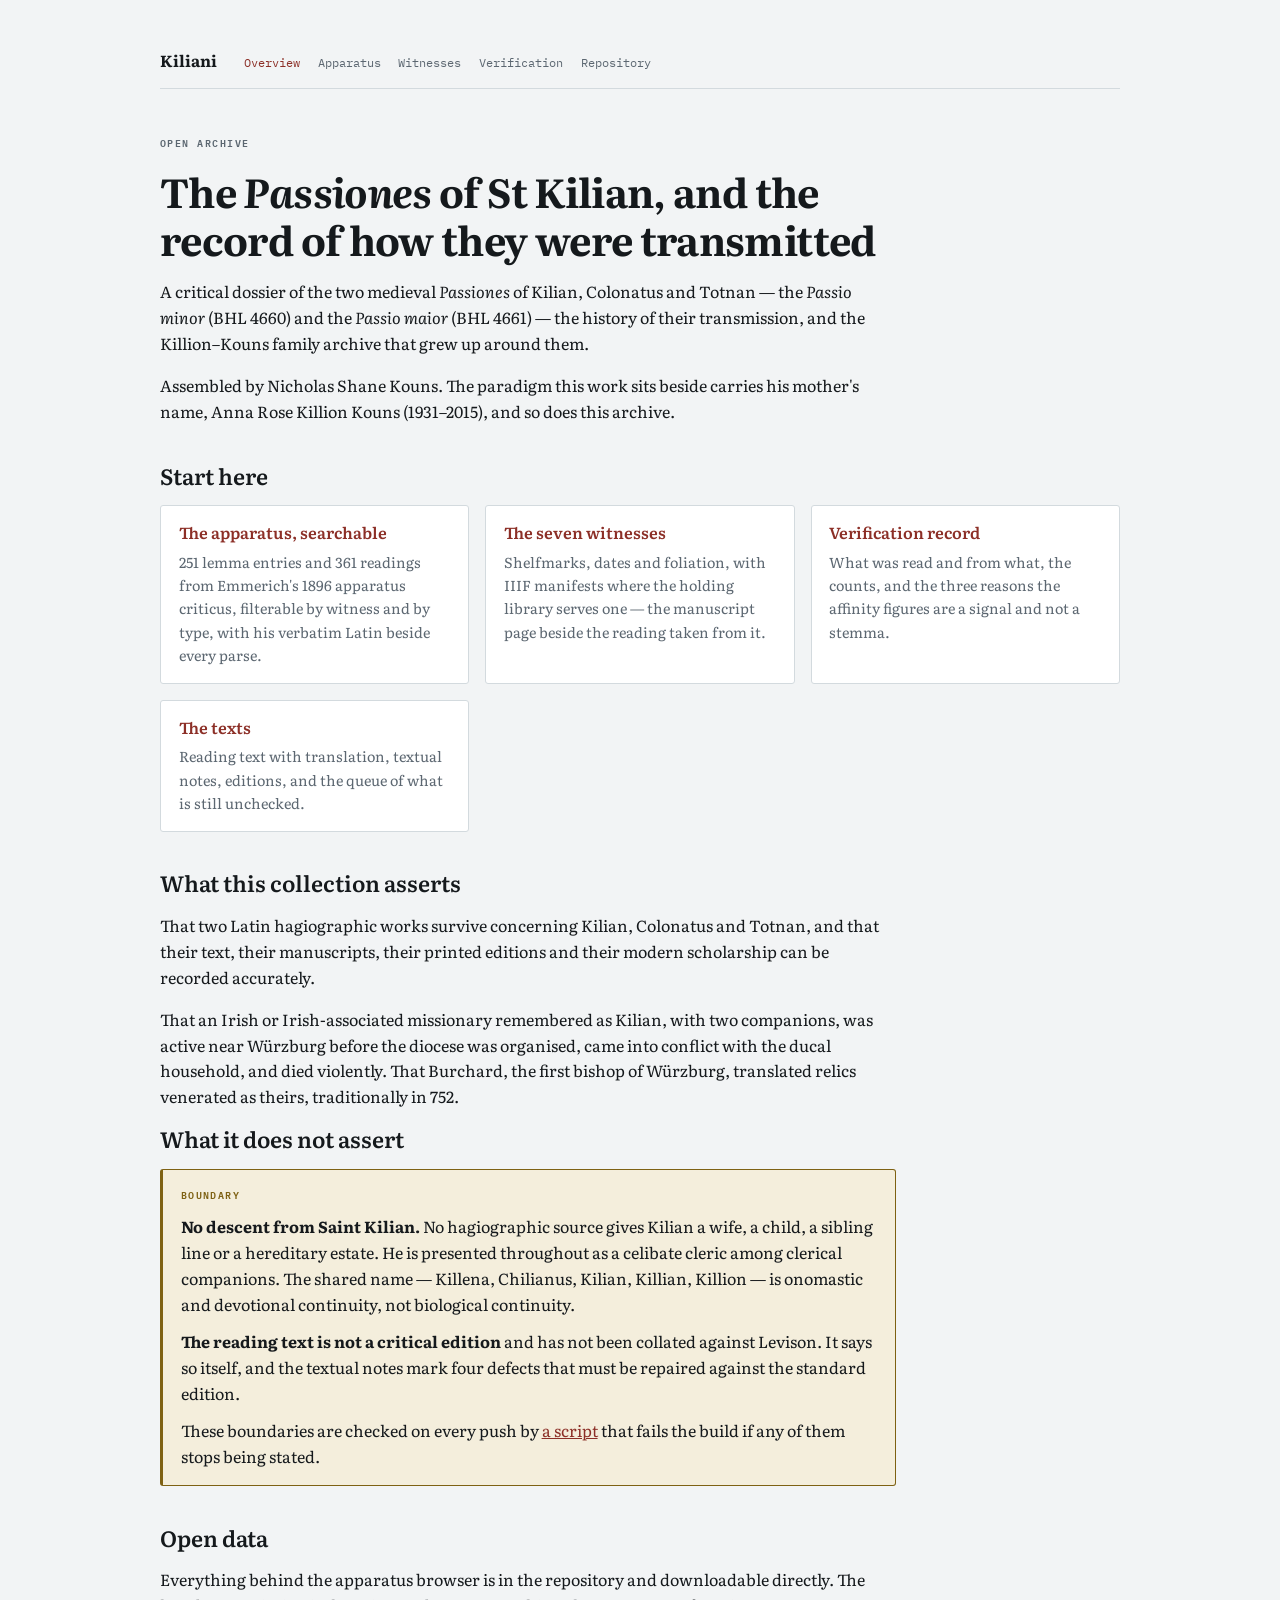
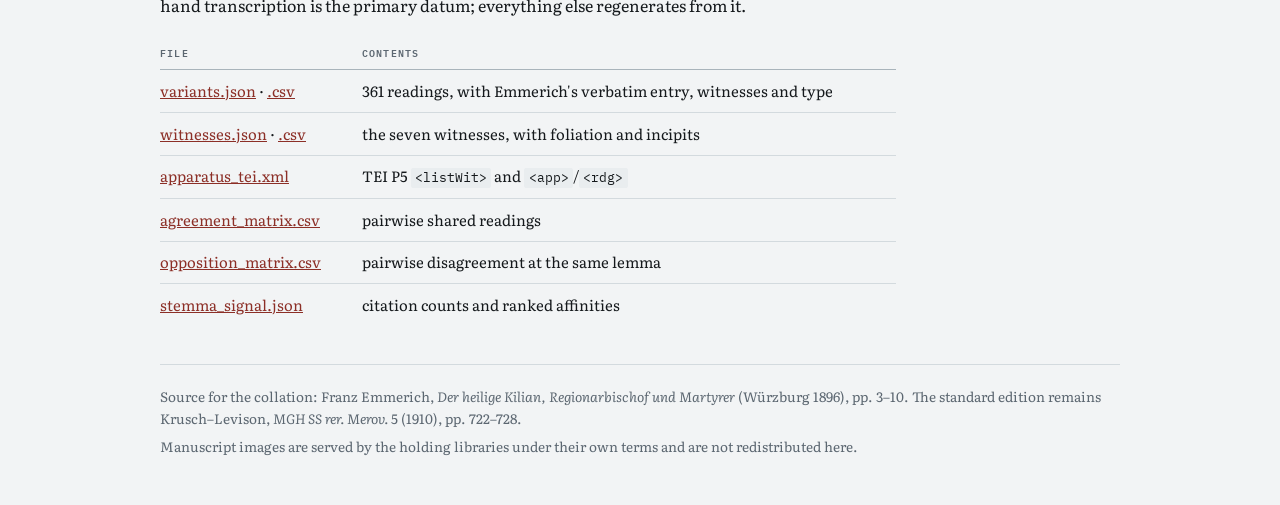
==== docs/index.html @ cd892b12 "Add a GitHub Pages site: the apparatus as an instrument, not a file docs/ is a static site, no build" ====
<!doctype html>
<html lang="en"><head>
<meta charset="utf-8">
<meta name="viewport" content="width=device-width,initial-scale=1,viewport-fit=cover">
<link rel="stylesheet" href="https://fonts.googleapis.com/css2?family=Literata:ital,opsz,wght@0,7..72,400;0,7..72,600;0,7..72,700;1,7..72,400;1,7..72,600&family=IBM+Plex+Mono:ital,wght@0,400;0,500;0,600;1,400&display=swap">
<link rel="stylesheet" href="assets/kiliani.css">
<title>Kiliani</title>
<meta name="description" content="A critical dossier of the two medieval Passiones of St Kilian of Würzburg, their transmission, and the collation of Emmerich's apparatus as open data.">
</head><body>
<div class="wrap">
<nav class="site">
  <a class="brand" href="./">Kiliani</a>
  <a href="./" aria-current="page">Overview</a>
  <a href="collation.html">Apparatus</a>
  <a href="witnesses.html">Witnesses</a>
  <a href="verification.html">Verification</a>
  <a href="https://github.com/nicholaskouns-create/Kiliani">Repository</a>
</nav>

<header class="col" style="display:flex;flex-direction:column;gap:1rem">
  <p class="lbl">Open archive</p>
  <h1>The <em>Passiones</em> of St Kilian, and the record of how they were transmitted</h1>
  <p>A critical dossier of the two medieval <em>Passiones</em> of Kilian, Colonatus and
     Totnan — the <em>Passio minor</em> (BHL 4660) and the <em>Passio maior</em>
     (BHL 4661) — the history of their transmission, and the Killion–Kouns family
     archive that grew up around them.</p>
  <p>Assembled by Nicholas Shane Kouns. The paradigm this work sits beside carries his
     mother's name, Anna Rose Killion Kouns (1931–2015), and so does this archive.</p>
</header>

<section>
  <h2>Start here</h2>
  <div class="cards">
    <a class="card" href="collation.html">
      <h3>The apparatus, searchable</h3>
      <p>251 lemma entries and 361 readings from Emmerich's 1896 apparatus criticus,
         filterable by witness and by type, with his verbatim Latin beside every parse.</p>
    </a>
    <a class="card" href="witnesses.html">
      <h3>The seven witnesses</h3>
      <p>Shelfmarks, dates and foliation, with IIIF manifests where the holding library
         serves one — the manuscript page beside the reading taken from it.</p>
    </a>
    <a class="card" href="verification.html">
      <h3>Verification record</h3>
      <p>What was read and from what, the counts, and the three reasons the affinity
         figures are a signal and not a stemma.</p>
    </a>
    <a class="card" href="https://github.com/nicholaskouns-create/Kiliani/tree/main/texts/passio-minor">
      <h3>The texts</h3>
      <p>Reading text with translation, textual notes, editions, and the queue of what
         is still unchecked.</p>
    </a>
  </div>
</section>

<section class="col">
  <h2>What this collection asserts</h2>
  <p>That two Latin hagiographic works survive concerning Kilian, Colonatus and Totnan,
     and that their text, their manuscripts, their printed editions and their modern
     scholarship can be recorded accurately.</p>
  <p>That an Irish or Irish-associated missionary remembered as Kilian, with two
     companions, was active near Würzburg before the diocese was organised, came into
     conflict with the ducal household, and died violently. That Burchard, the first
     bishop of Würzburg, translated relics venerated as theirs, traditionally in 752.</p>

  <h2>What it does not assert</h2>
  <div class="caution">
    <p class="lbl">Boundary</p>
    <p><strong>No descent from Saint Kilian.</strong> No hagiographic source gives Kilian
       a wife, a child, a sibling line or a hereditary estate. He is presented throughout
       as a celibate cleric among clerical companions. The shared name — Killena,
       Chilianus, Kilian, Killian, Killion — is onomastic and devotional continuity, not
       biological continuity.</p>
    <p><strong>The reading text is not a critical edition</strong> and has not been
       collated against Levison. It says so itself, and the textual notes mark four
       defects that must be repaired against the standard edition.</p>
    <p>These boundaries are checked on every push by
       <a href="https://github.com/nicholaskouns-create/Kiliani/blob/main/tools/check_boundaries.py">a
       script</a> that fails the build if any of them stops being stated.</p>
  </div>
</section>

<section class="col">
  <h2>Open data</h2>
  <p>Everything behind the apparatus browser is in the repository and downloadable
     directly. The hand transcription is the primary datum; everything else regenerates
     from it.</p>
  <div class="scroll"><table>
    <thead><tr><th>File</th><th>Contents</th></tr></thead>
    <tbody>
      <tr><td><a href="data/variants.json">variants.json</a> · <a href="data/variants.csv">.csv</a></td><td>361 readings, with Emmerich's verbatim entry, witnesses and type</td></tr>
      <tr><td><a href="data/witnesses.json">witnesses.json</a> · <a href="data/witnesses.csv">.csv</a></td><td>the seven witnesses, with foliation and incipits</td></tr>
      <tr><td><a href="data/apparatus_tei.xml">apparatus_tei.xml</a></td><td>TEI P5 <code>&lt;listWit&gt;</code> and <code>&lt;app&gt;</code>/<code>&lt;rdg&gt;</code></td></tr>
      <tr><td><a href="data/agreement_matrix.csv">agreement_matrix.csv</a></td><td>pairwise shared readings</td></tr>
      <tr><td><a href="data/opposition_matrix.csv">opposition_matrix.csv</a></td><td>pairwise disagreement at the same lemma</td></tr>
      <tr><td><a href="data/stemma_signal.json">stemma_signal.json</a></td><td>citation counts and ranked affinities</td></tr>
    </tbody>
  </table></div>
</section>

<footer>
  <p>Source for the collation: Franz Emmerich, <em>Der heilige Kilian, Regionarbischof
     und Martyrer</em> (Würzburg 1896), pp. 3–10. The standard edition remains
     Krusch–Levison, <em>MGH SS rer. Merov.</em> 5 (1910), pp. 722–728.</p>
  <p>Manuscript images are served by the holding libraries under their own terms and are
     not redistributed here.</p>
</footer>
</div></body></html>
---- docs/assets/kiliani.css ----
/* Kiliani — shared tokens.
   Slate neutrals against oxblood: a cool modern apparatus over warm old material.
   Sigla carry the accent wherever they appear, so a manuscript always reads as a
   different class of token than prose. */
:root{
  --paper:#F2F4F5; --surface:#FFFFFF; --sunk:#E9EDEF;
  --ink:#15191C; --muted:#5C6771; --rule:#D3DADE; --rule-strong:#A9B4BB;
  --siglum:#8C2F27; --siglum-soft:#F0E2E0; --open:#7E6113; --open-soft:#F4EEDC;
  --serif:"Literata",Iowan Old Style,Palatino,Georgia,serif;
  --mono:"IBM Plex Mono",ui-monospace,SFMono-Regular,Menlo,Consolas,monospace;
  --gut:max(16px,env(safe-area-inset-left,0px));
  color-scheme:light;
}
@media (prefers-color-scheme:dark){:root:not([data-theme="light"]){
  --paper:#0E1215; --surface:#161C20; --sunk:#1B2328;
  --ink:#DCE3E7; --muted:#8B99A3; --rule:#263037; --rule-strong:#3A474F;
  --siglum:#E29286; --siglum-soft:#2E1E1C; --open:#D7AC48; --open-soft:#2B2414;
  color-scheme:dark}}
:root[data-theme="dark"]{
  --paper:#0E1215; --surface:#161C20; --sunk:#1B2328;
  --ink:#DCE3E7; --muted:#8B99A3; --rule:#263037; --rule-strong:#3A474F;
  --siglum:#E29286; --siglum-soft:#2E1E1C; --open:#D7AC48; --open-soft:#2B2414;
  color-scheme:dark}

*{box-sizing:border-box}
html,body{margin:0}
body{background:var(--paper);color:var(--ink);font-family:var(--serif);
  font-size:1rem;line-height:1.62;-webkit-font-smoothing:antialiased;
  padding-left:var(--gut);padding-right:max(16px,env(safe-area-inset-right,0px));
  padding-block:clamp(1.5rem,4vw,3rem)}
.wrap{max-width:60rem;margin:0 auto;display:flex;flex-direction:column;gap:2.4rem;min-width:0}
.col{max-width:46rem}
h1,h2,h3{margin:0;text-wrap:balance;line-height:1.2}
h1{font-size:clamp(1.8rem,5vw,2.5rem);font-weight:700;letter-spacing:-.016em}
h2{font-size:clamp(1.15rem,3vw,1.38rem);font-weight:600}
h3{font-size:1rem;font-weight:600}
p,ul,ol{margin:0}
a{color:var(--siglum)}
code,.mono{font-family:var(--mono);font-size:.86em}
code{background:var(--sunk);padding:.1em .34em;border-radius:2px}
.sg{font-family:var(--mono);font-weight:600;font-style:italic;color:var(--siglum);white-space:nowrap}
.lbl{font-family:var(--mono);font-size:.655rem;font-weight:600;letter-spacing:.14em;
  text-transform:uppercase;color:var(--muted)}
.num{font-variant-numeric:tabular-nums;font-family:var(--mono);font-size:.88rem}
.muted{color:var(--muted)}

nav.site{display:flex;flex-wrap:wrap;gap:.3rem 1.1rem;align-items:baseline;
  border-bottom:1px solid var(--rule);padding-bottom:.9rem;margin-bottom:.4rem}
nav.site a{font-family:var(--mono);font-size:.78rem;text-decoration:none;color:var(--muted)}
nav.site a:hover,nav.site a[aria-current]{color:var(--siglum)}
nav.site .brand{font-family:var(--serif);font-weight:700;font-size:1rem;color:var(--ink);
  margin-right:.6rem;font-style:normal}

section{display:flex;flex-direction:column;gap:1rem;min-width:0}
.scroll{overflow-x:auto;-webkit-overflow-scrolling:touch;min-width:0}
table{border-collapse:collapse;width:100%;min-width:20rem;font-size:.93rem}
th,td{text-align:left;padding:.55rem .7rem;border-bottom:1px solid var(--rule);vertical-align:top}
thead th{font-family:var(--mono);font-size:.64rem;font-weight:600;letter-spacing:.12em;
  text-transform:uppercase;color:var(--muted);border-bottom:1px solid var(--rule-strong);white-space:nowrap}
td:first-child,th:first-child{padding-left:0}
tbody tr:last-child td{border-bottom:0}

.note{background:var(--surface);border:1px solid var(--rule);border-radius:3px;
  padding:1rem 1.1rem;display:flex;flex-direction:column;gap:.7rem}
.caution{background:var(--open-soft);border:1px solid var(--open);border-left-width:3px;
  border-radius:3px;padding:1rem 1.1rem;display:flex;flex-direction:column;gap:.7rem}
.caution .lbl{color:var(--open)}

.cards{display:grid;grid-template-columns:repeat(auto-fit,minmax(15rem,1fr));gap:1rem}
.card{background:var(--surface);border:1px solid var(--rule);border-radius:3px;
  padding:1.05rem 1.1rem;display:flex;flex-direction:column;gap:.45rem;min-width:0;
  text-decoration:none;color:inherit}
.card:hover{border-color:var(--siglum)}
.card h3{color:var(--siglum)}
.card p{font-size:.9rem;color:var(--muted)}

button,select,input{font:inherit;color:inherit}
.chip{font-family:var(--mono);font-size:.8rem;font-weight:600;font-style:italic;
  padding:.3rem .62rem;border-radius:999px;border:1px solid var(--rule-strong);
  background:transparent;color:var(--muted);cursor:pointer}
.chip[aria-pressed="true"]{background:var(--siglum-soft);border-color:var(--siglum);color:var(--siglum)}
.chip:focus-visible,a:focus-visible,button:focus-visible,input:focus-visible,select:focus-visible{
  outline:2px solid var(--siglum);outline-offset:2px}
.controls{display:flex;flex-direction:column;gap:.75rem;background:var(--surface);
  border:1px solid var(--rule);border-radius:3px;padding:.95rem 1rem;position:sticky;
  top:env(safe-area-inset-top,0px);z-index:5}
.row{display:flex;flex-wrap:wrap;gap:.45rem;align-items:center;min-width:0}
input[type=search]{flex:1 1 12rem;min-width:0;padding:.42rem .6rem;border-radius:3px;
  border:1px solid var(--rule-strong);background:var(--paper)}
select{padding:.4rem .5rem;border-radius:3px;border:1px solid var(--rule-strong);background:var(--paper)}
footer{border-top:1px solid var(--rule);padding-top:1.2rem;font-size:.85rem;color:var(--muted);
  display:flex;flex-direction:column;gap:.4rem}
@media (prefers-reduced-motion:reduce){*{animation:none!important;transition:none!important}}
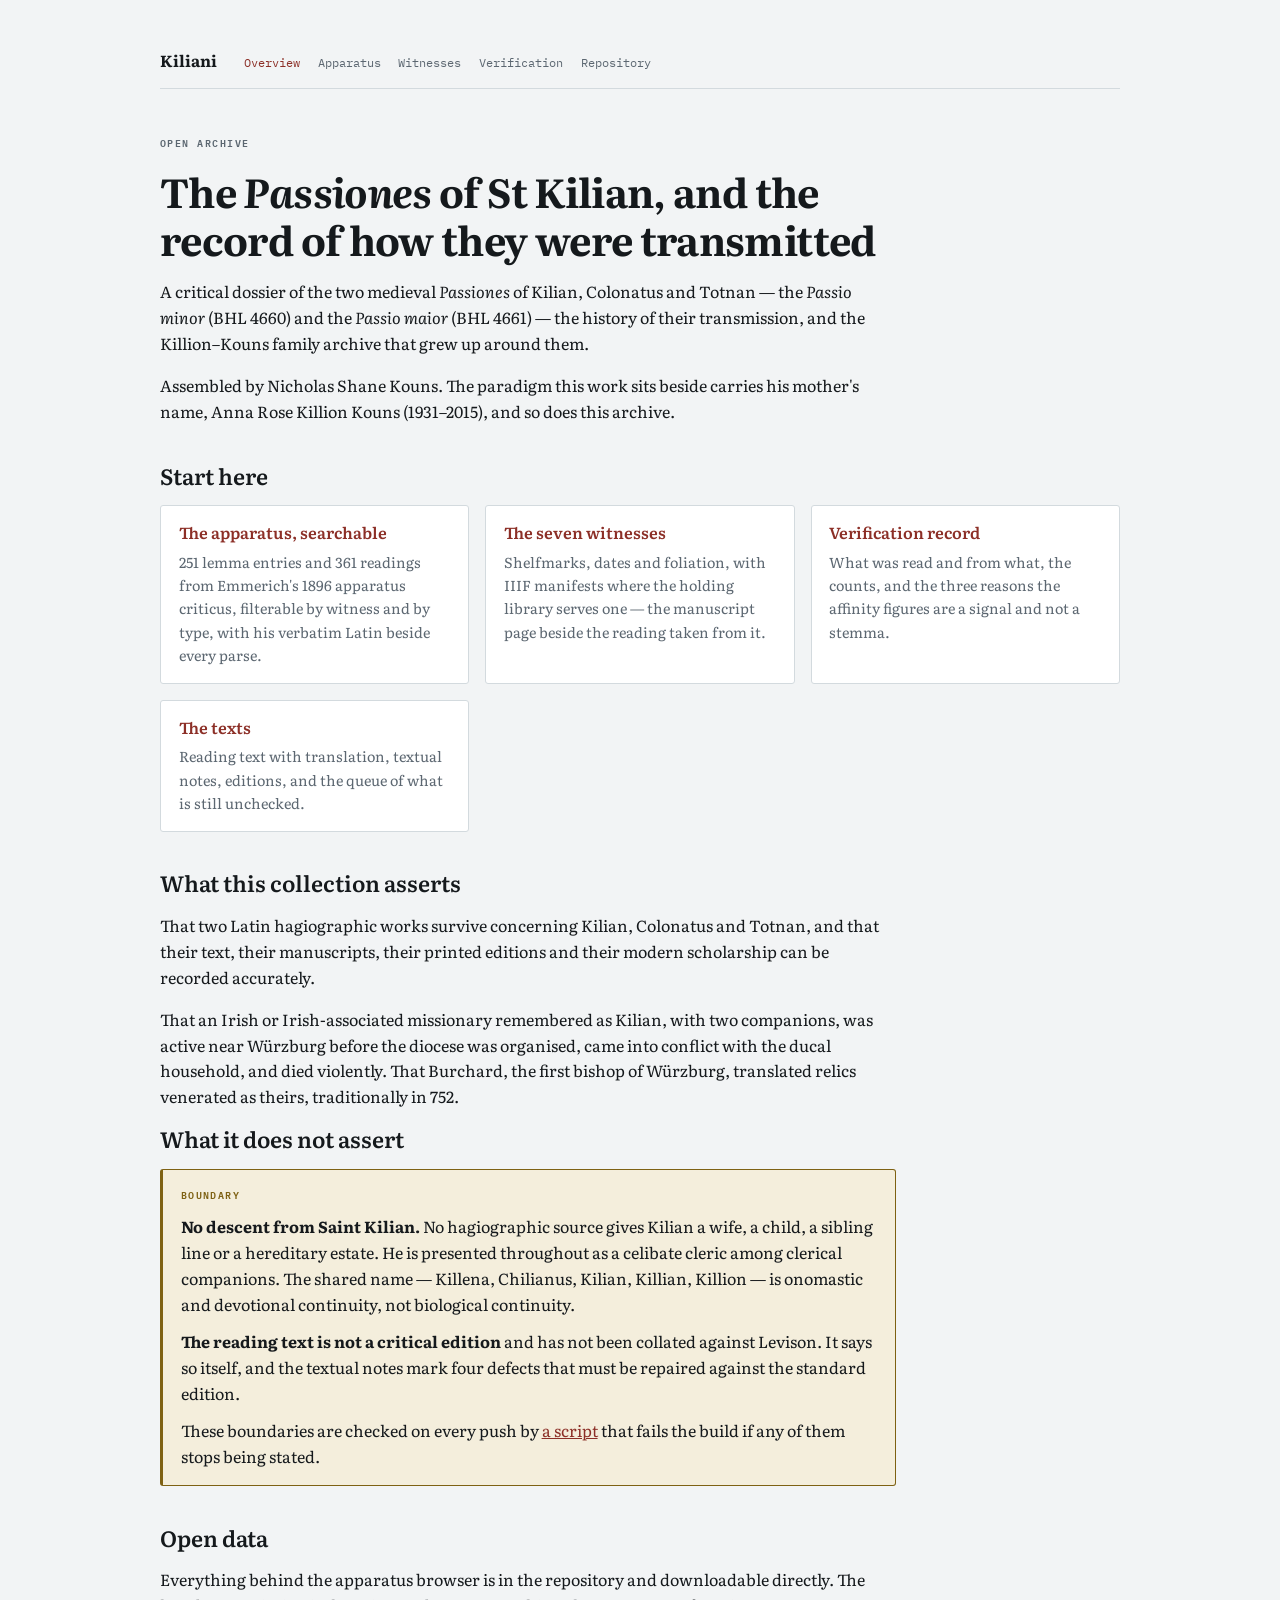
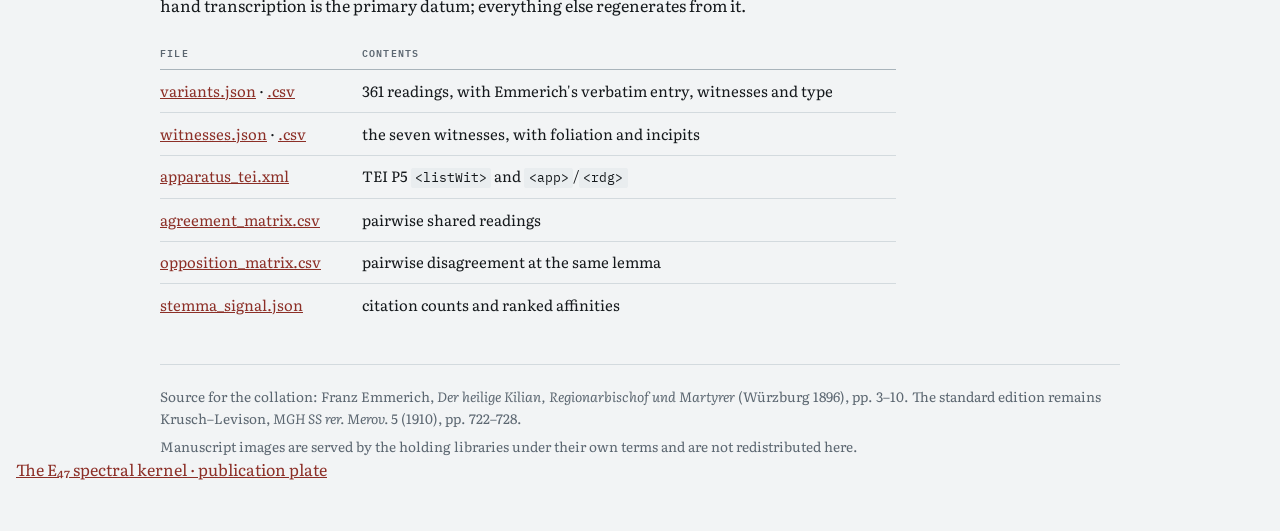
==== commit 3d847c45: "Publish E47 spectral formalism, exact calculation and vector plate" ====
--- a/docs/index.html
+++ b/docs/index.html
@@ -106,4 +106,5 @@
   <p>Manuscript images are served by the holding libraries under their own terms and are
      not redistributed here.</p>
 </footer>
-</div></body></html>
+</div><p><a href="e47-spectral-kernel/E47-spectral-kernel.svg">The E₄₇ spectral kernel · publication plate</a></p>
+</body></html>
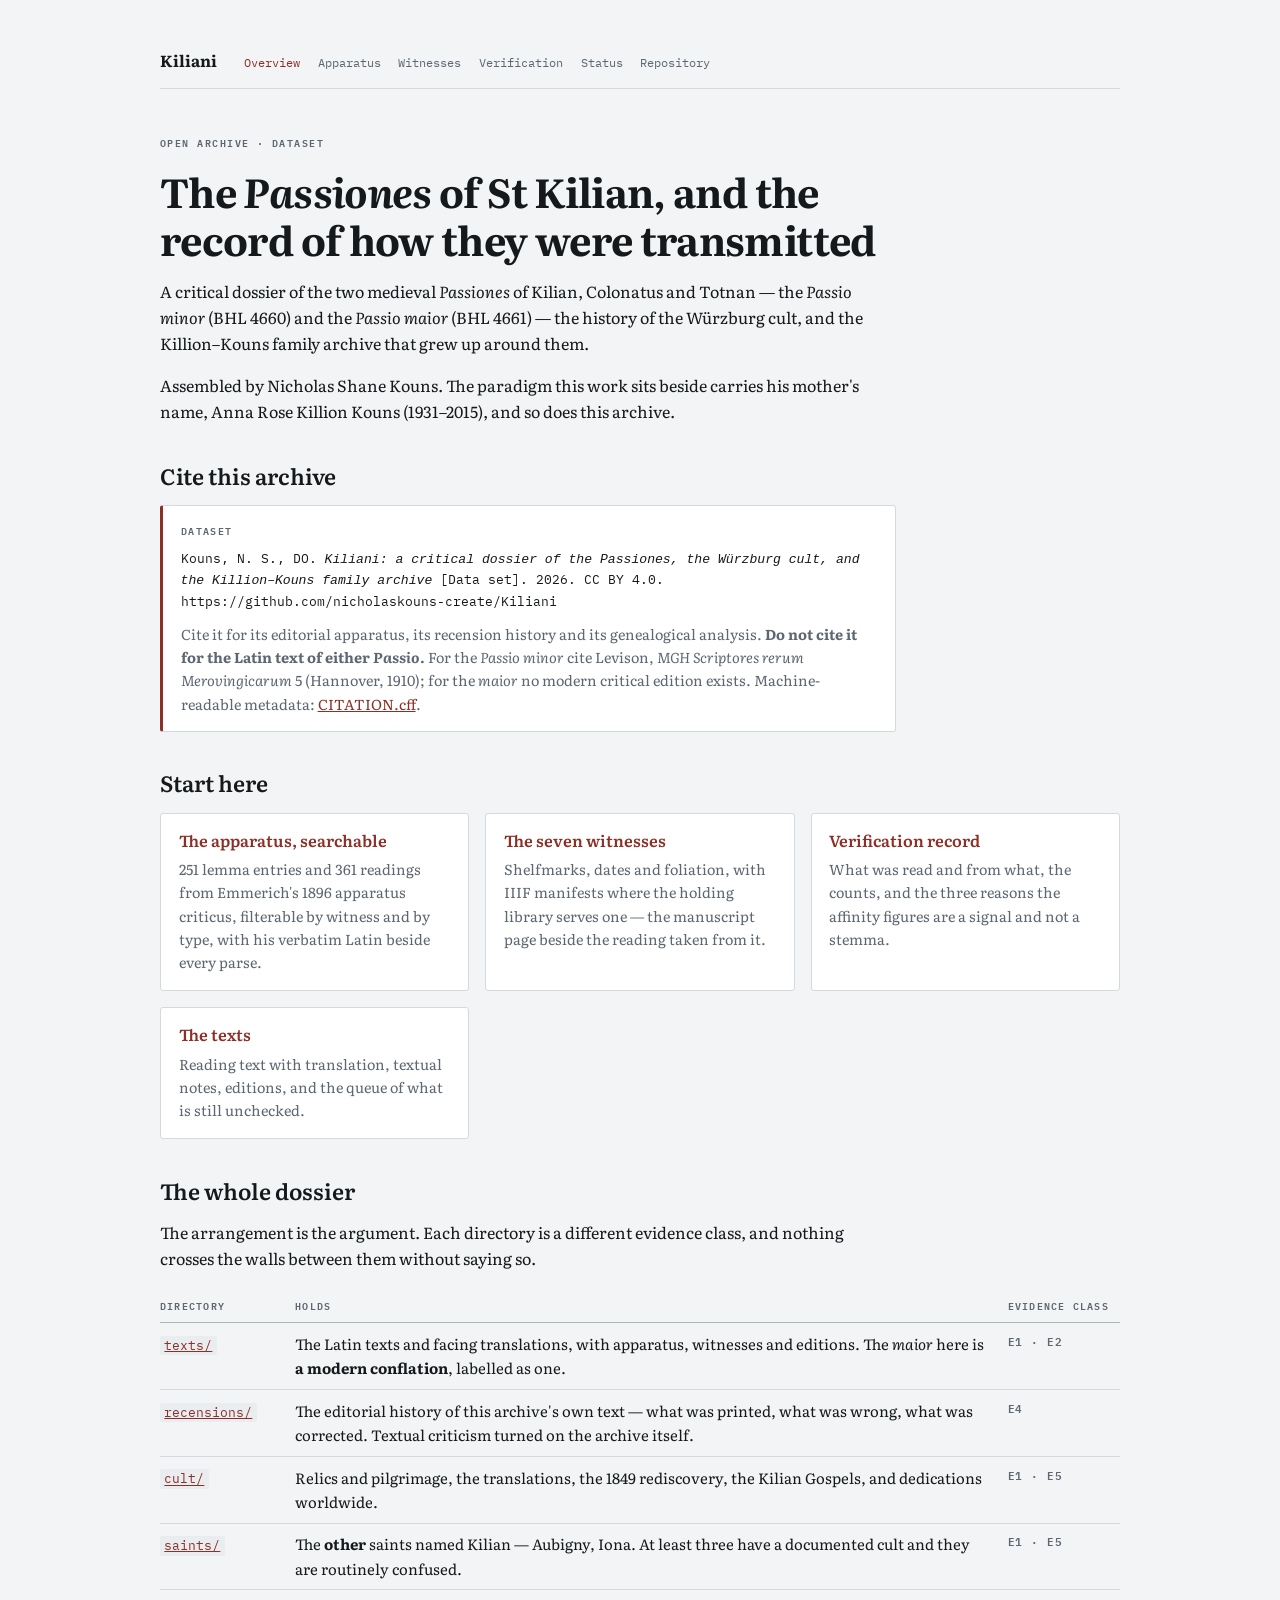
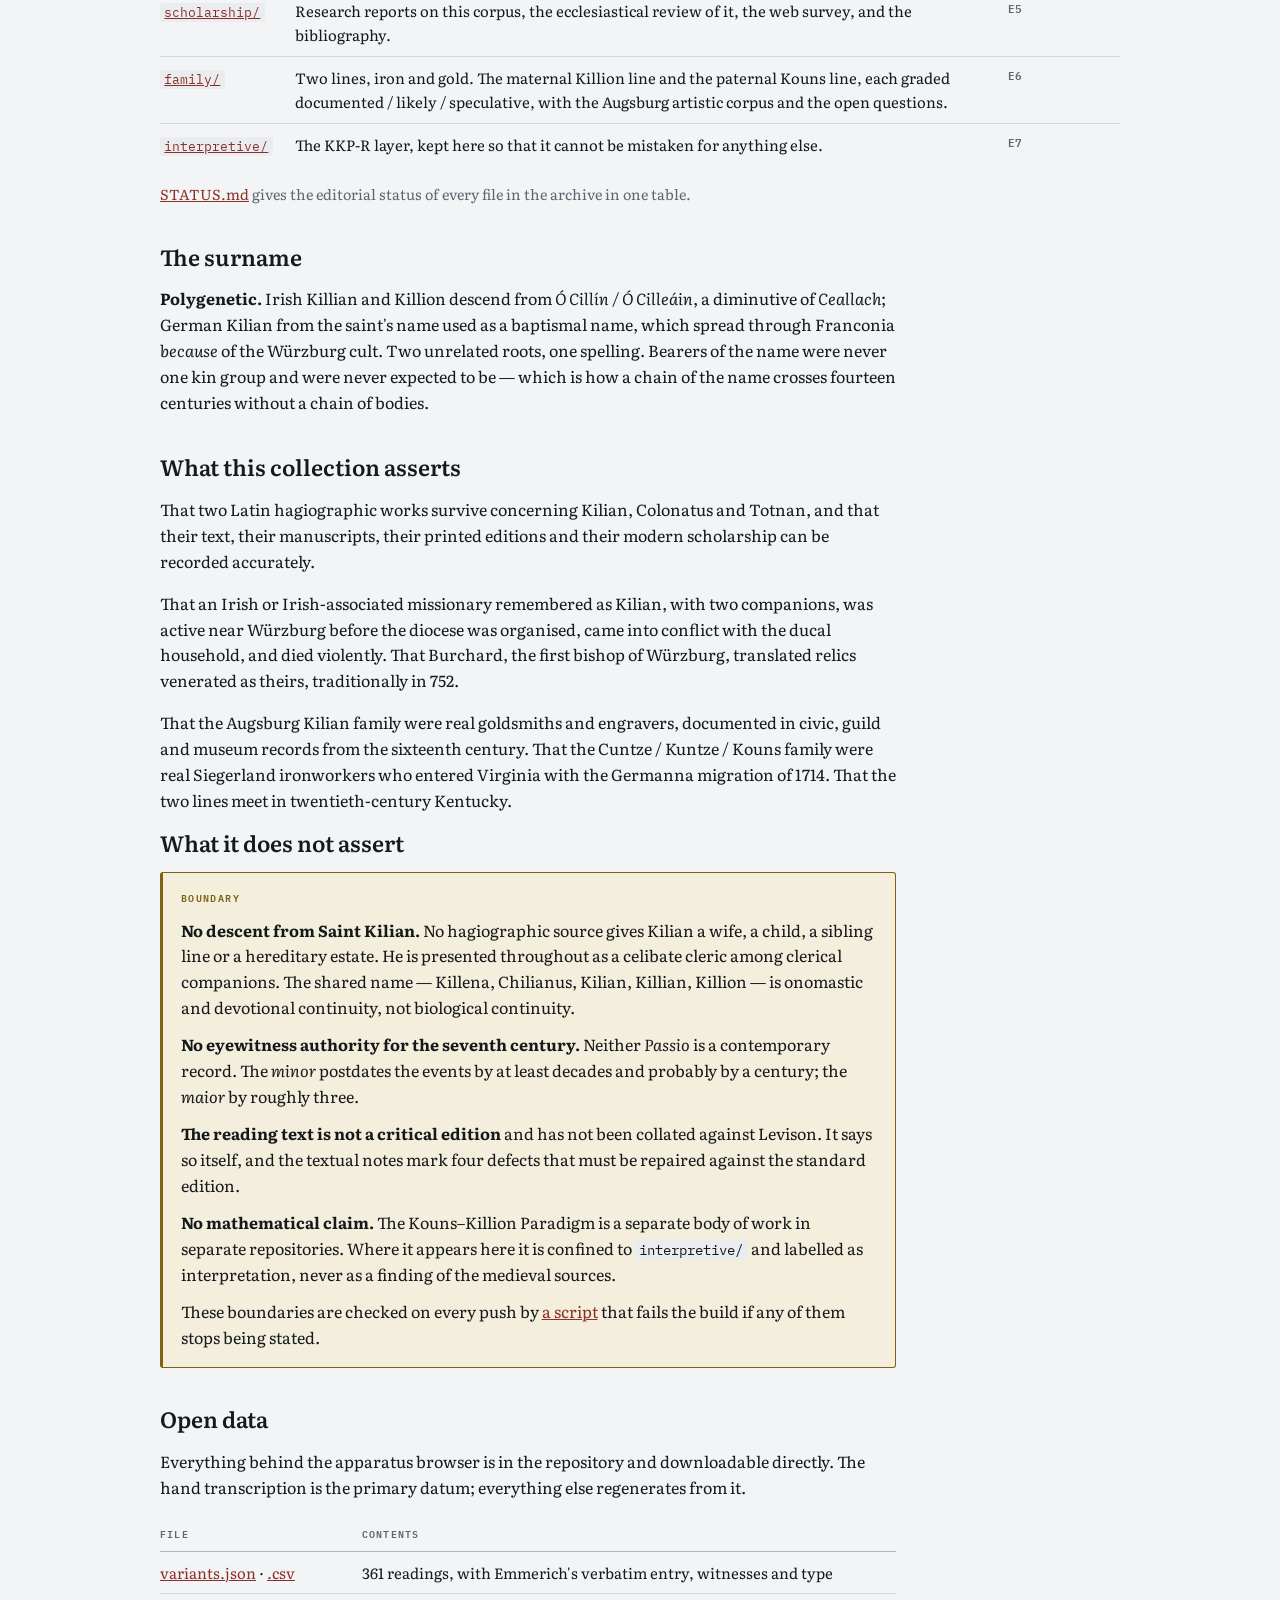
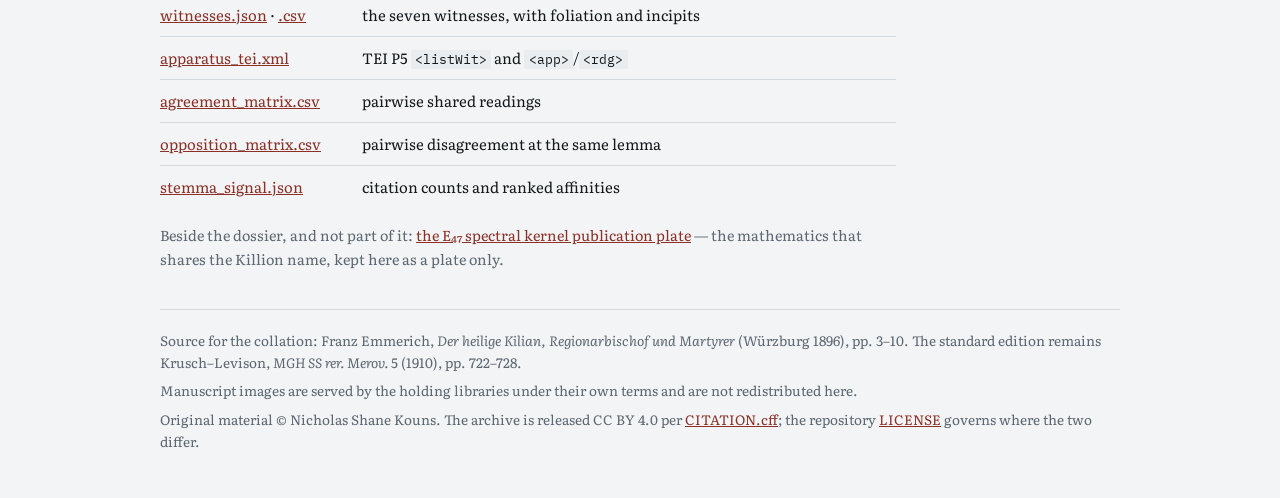
==== commit 668b512a: "Publish the dossier as a site: full front door, and a Pages deploy The docs/ site existed but was no" ====
--- a/docs/index.html
+++ b/docs/index.html
@@ -4,8 +4,20 @@
 <meta name="viewport" content="width=device-width,initial-scale=1,viewport-fit=cover">
 <link rel="stylesheet" href="https://fonts.googleapis.com/css2?family=Literata:ital,opsz,wght@0,7..72,400;0,7..72,600;0,7..72,700;1,7..72,400;1,7..72,600&family=IBM+Plex+Mono:ital,wght@0,400;0,500;0,600;1,400&display=swap">
 <link rel="stylesheet" href="assets/kiliani.css">
-<title>Kiliani</title>
-<meta name="description" content="A critical dossier of the two medieval Passiones of St Kilian of Würzburg, their transmission, and the collation of Emmerich's apparatus as open data.">
+<title>Kiliani — a critical dossier of the Passiones</title>
+<meta name="description" content="A critical dossier of the two medieval Passiones of St Kilian of Würzburg, the Würzburg cult, and the Killion–Kouns family archive. Open data, stated boundaries, graded evidence.">
+<meta property="og:title" content="Kiliani — a critical dossier of the Passiones">
+<meta property="og:description" content="The two Passiones of Kilian, Colonatus and Totnan; the Würzburg cult; and the Killion–Kouns family archive. Seven witnesses, 361 readings, every boundary stated.">
+<meta property="og:type" content="website">
+<meta property="og:url" content="https://nicholaskouns-create.github.io/Kiliani/">
+<meta name="twitter:card" content="summary_large_image">
+<style>
+  .cite{background:var(--surface);border:1px solid var(--rule);border-left:3px solid var(--siglum);
+    border-radius:3px;padding:1rem 1.1rem;display:flex;flex-direction:column;gap:.6rem}
+  .cite .ref{font-family:var(--mono);font-size:.82rem;line-height:1.55;color:var(--ink)}
+  .cls{font-family:var(--mono);font-size:.68rem;font-weight:600;letter-spacing:.08em;
+    color:var(--muted);white-space:nowrap}
+</style>
 </head><body>
 <div class="wrap">
 <nav class="site">
@@ -14,19 +26,38 @@
   <a href="collation.html">Apparatus</a>
   <a href="witnesses.html">Witnesses</a>
   <a href="verification.html">Verification</a>
+  <a href="https://github.com/nicholaskouns-create/Kiliani/blob/main/STATUS.md">Status</a>
   <a href="https://github.com/nicholaskouns-create/Kiliani">Repository</a>
 </nav>
 
 <header class="col" style="display:flex;flex-direction:column;gap:1rem">
-  <p class="lbl">Open archive</p>
+  <p class="lbl">Open archive · dataset</p>
   <h1>The <em>Passiones</em> of St Kilian, and the record of how they were transmitted</h1>
   <p>A critical dossier of the two medieval <em>Passiones</em> of Kilian, Colonatus and
      Totnan — the <em>Passio minor</em> (BHL 4660) and the <em>Passio maior</em>
-     (BHL 4661) — the history of their transmission, and the Killion–Kouns family
+     (BHL 4661) — the history of the Würzburg cult, and the Killion–Kouns family
      archive that grew up around them.</p>
   <p>Assembled by Nicholas Shane Kouns. The paradigm this work sits beside carries his
      mother's name, Anna Rose Killion Kouns (1931–2015), and so does this archive.</p>
 </header>
+
+<section class="col">
+  <h2>Cite this archive</h2>
+  <div class="cite">
+    <p class="lbl">Dataset</p>
+    <p class="ref">Kouns, N. S., DO. <em>Kiliani: a critical dossier of the Passiones,
+       the Würzburg cult, and the Killion–Kouns family archive</em> [Data set]. 2026.
+       CC&nbsp;BY&nbsp;4.0.<br>
+       https://github.com/nicholaskouns-create/Kiliani</p>
+    <p style="font-size:.9rem;color:var(--muted)">Cite it for its editorial apparatus,
+       its recension history and its genealogical analysis. <strong>Do not cite it for
+       the Latin text of either <em>Passio</em>.</strong> For the <em>Passio minor</em>
+       cite Levison, <em>MGH Scriptores rerum Merovingicarum</em> 5 (Hannover, 1910);
+       for the <em>maior</em> no modern critical edition exists. Machine-readable
+       metadata:
+       <a href="https://github.com/nicholaskouns-create/Kiliani/blob/main/CITATION.cff">CITATION.cff</a>.</p>
+  </div>
+</section>
 
 <section>
   <h2>Start here</h2>
@@ -52,6 +83,65 @@
          is still unchecked.</p>
     </a>
   </div>
+</section>
+
+<section>
+  <h2>The whole dossier</h2>
+  <p class="col">The arrangement is the argument. Each directory is a different evidence
+     class, and nothing crosses the walls between them without saying so.</p>
+  <div class="scroll"><table>
+    <thead><tr><th>Directory</th><th>Holds</th><th>Evidence class</th></tr></thead>
+    <tbody>
+      <tr>
+        <td><a href="https://github.com/nicholaskouns-create/Kiliani/tree/main/texts"><code>texts/</code></a></td>
+        <td>The Latin texts and facing translations, with apparatus, witnesses and editions. The <em>maior</em> here is <strong>a modern conflation</strong>, labelled as one.</td>
+        <td class="cls">E1 · E2</td>
+      </tr>
+      <tr>
+        <td><a href="https://github.com/nicholaskouns-create/Kiliani/tree/main/recensions"><code>recensions/</code></a></td>
+        <td>The editorial history of this archive's own text — what was printed, what was wrong, what was corrected. Textual criticism turned on the archive itself.</td>
+        <td class="cls">E4</td>
+      </tr>
+      <tr>
+        <td><a href="https://github.com/nicholaskouns-create/Kiliani/tree/main/cult"><code>cult/</code></a></td>
+        <td>Relics and pilgrimage, the translations, the 1849 rediscovery, the Kilian Gospels, and dedications worldwide.</td>
+        <td class="cls">E1 · E5</td>
+      </tr>
+      <tr>
+        <td><a href="https://github.com/nicholaskouns-create/Kiliani/tree/main/saints"><code>saints/</code></a></td>
+        <td>The <strong>other</strong> saints named Kilian — Aubigny, Iona. At least three have a documented cult and they are routinely confused.</td>
+        <td class="cls">E1 · E5</td>
+      </tr>
+      <tr>
+        <td><a href="https://github.com/nicholaskouns-create/Kiliani/tree/main/scholarship"><code>scholarship/</code></a></td>
+        <td>Research reports on this corpus, the ecclesiastical review of it, the web survey, and the bibliography.</td>
+        <td class="cls">E5</td>
+      </tr>
+      <tr>
+        <td><a href="https://github.com/nicholaskouns-create/Kiliani/tree/main/family"><code>family/</code></a></td>
+        <td>Two lines, iron and gold. The maternal Killion line and the paternal Kouns line, each graded documented / likely / speculative, with the Augsburg artistic corpus and the open questions.</td>
+        <td class="cls">E6</td>
+      </tr>
+      <tr>
+        <td><a href="https://github.com/nicholaskouns-create/Kiliani/tree/main/interpretive"><code>interpretive/</code></a></td>
+        <td>The KKP-R layer, kept here so that it cannot be mistaken for anything else.</td>
+        <td class="cls">E7</td>
+      </tr>
+    </tbody>
+  </table></div>
+  <p class="col" style="font-size:.9rem;color:var(--muted)">
+     <a href="https://github.com/nicholaskouns-create/Kiliani/blob/main/STATUS.md">STATUS.md</a>
+     gives the editorial status of every file in the archive in one table.</p>
+</section>
+
+<section class="col">
+  <h2>The surname</h2>
+  <p><strong>Polygenetic.</strong> Irish Killian and Killion descend from <em>Ó Cillín /
+     Ó Cilleáin</em>, a diminutive of <em>Ceallach</em>; German Kilian from the saint's
+     name used as a baptismal name, which spread through Franconia <em>because</em> of
+     the Würzburg cult. Two unrelated roots, one spelling. Bearers of the name were
+     never one kin group and were never expected to be — which is how a chain of the
+     name crosses fourteen centuries without a chain of bodies.</p>
 </section>
 
 <section class="col">
@@ -63,6 +153,11 @@
      companions, was active near Würzburg before the diocese was organised, came into
      conflict with the ducal household, and died violently. That Burchard, the first
      bishop of Würzburg, translated relics venerated as theirs, traditionally in 752.</p>
+  <p>That the Augsburg Kilian family were real goldsmiths and engravers, documented in
+     civic, guild and museum records from the sixteenth century. That the Cuntze /
+     Kuntze / Kouns family were real Siegerland ironworkers who entered Virginia with
+     the Germanna migration of 1714. That the two lines meet in twentieth-century
+     Kentucky.</p>
 
   <h2>What it does not assert</h2>
   <div class="caution">
@@ -72,9 +167,16 @@
        as a celibate cleric among clerical companions. The shared name — Killena,
        Chilianus, Kilian, Killian, Killion — is onomastic and devotional continuity, not
        biological continuity.</p>
+    <p><strong>No eyewitness authority for the seventh century.</strong> Neither
+       <em>Passio</em> is a contemporary record. The <em>minor</em> postdates the events
+       by at least decades and probably by a century; the <em>maior</em> by roughly three.</p>
     <p><strong>The reading text is not a critical edition</strong> and has not been
        collated against Levison. It says so itself, and the textual notes mark four
        defects that must be repaired against the standard edition.</p>
+    <p><strong>No mathematical claim.</strong> The Kouns–Killion Paradigm is a separate
+       body of work in separate repositories. Where it appears here it is confined to
+       <code>interpretive/</code> and labelled as interpretation, never as a finding of
+       the medieval sources.</p>
     <p>These boundaries are checked on every push by
        <a href="https://github.com/nicholaskouns-create/Kiliani/blob/main/tools/check_boundaries.py">a
        script</a> that fails the build if any of them stops being stated.</p>
@@ -97,6 +199,10 @@
       <tr><td><a href="data/stemma_signal.json">stemma_signal.json</a></td><td>citation counts and ranked affinities</td></tr>
     </tbody>
   </table></div>
+  <p style="font-size:.9rem;color:var(--muted)">Beside the dossier, and not part of it:
+     <a href="e47-spectral-kernel/E47-spectral-kernel.svg">the E₄₇ spectral kernel
+     publication plate</a> — the mathematics that shares the Killion name, kept here as a
+     plate only.</p>
 </section>
 
 <footer>
@@ -105,6 +211,10 @@
      Krusch–Levison, <em>MGH SS rer. Merov.</em> 5 (1910), pp. 722–728.</p>
   <p>Manuscript images are served by the holding libraries under their own terms and are
      not redistributed here.</p>
+  <p>Original material © Nicholas Shane Kouns. The archive is released CC BY 4.0 per
+     <a href="https://github.com/nicholaskouns-create/Kiliani/blob/main/CITATION.cff">CITATION.cff</a>;
+     the repository <a href="https://github.com/nicholaskouns-create/Kiliani/blob/main/LICENSE">LICENSE</a>
+     governs where the two differ.</p>
 </footer>
-</div><p><a href="e47-spectral-kernel/E47-spectral-kernel.svg">The E₄₇ spectral kernel · publication plate</a></p>
+</div>
 </body></html>
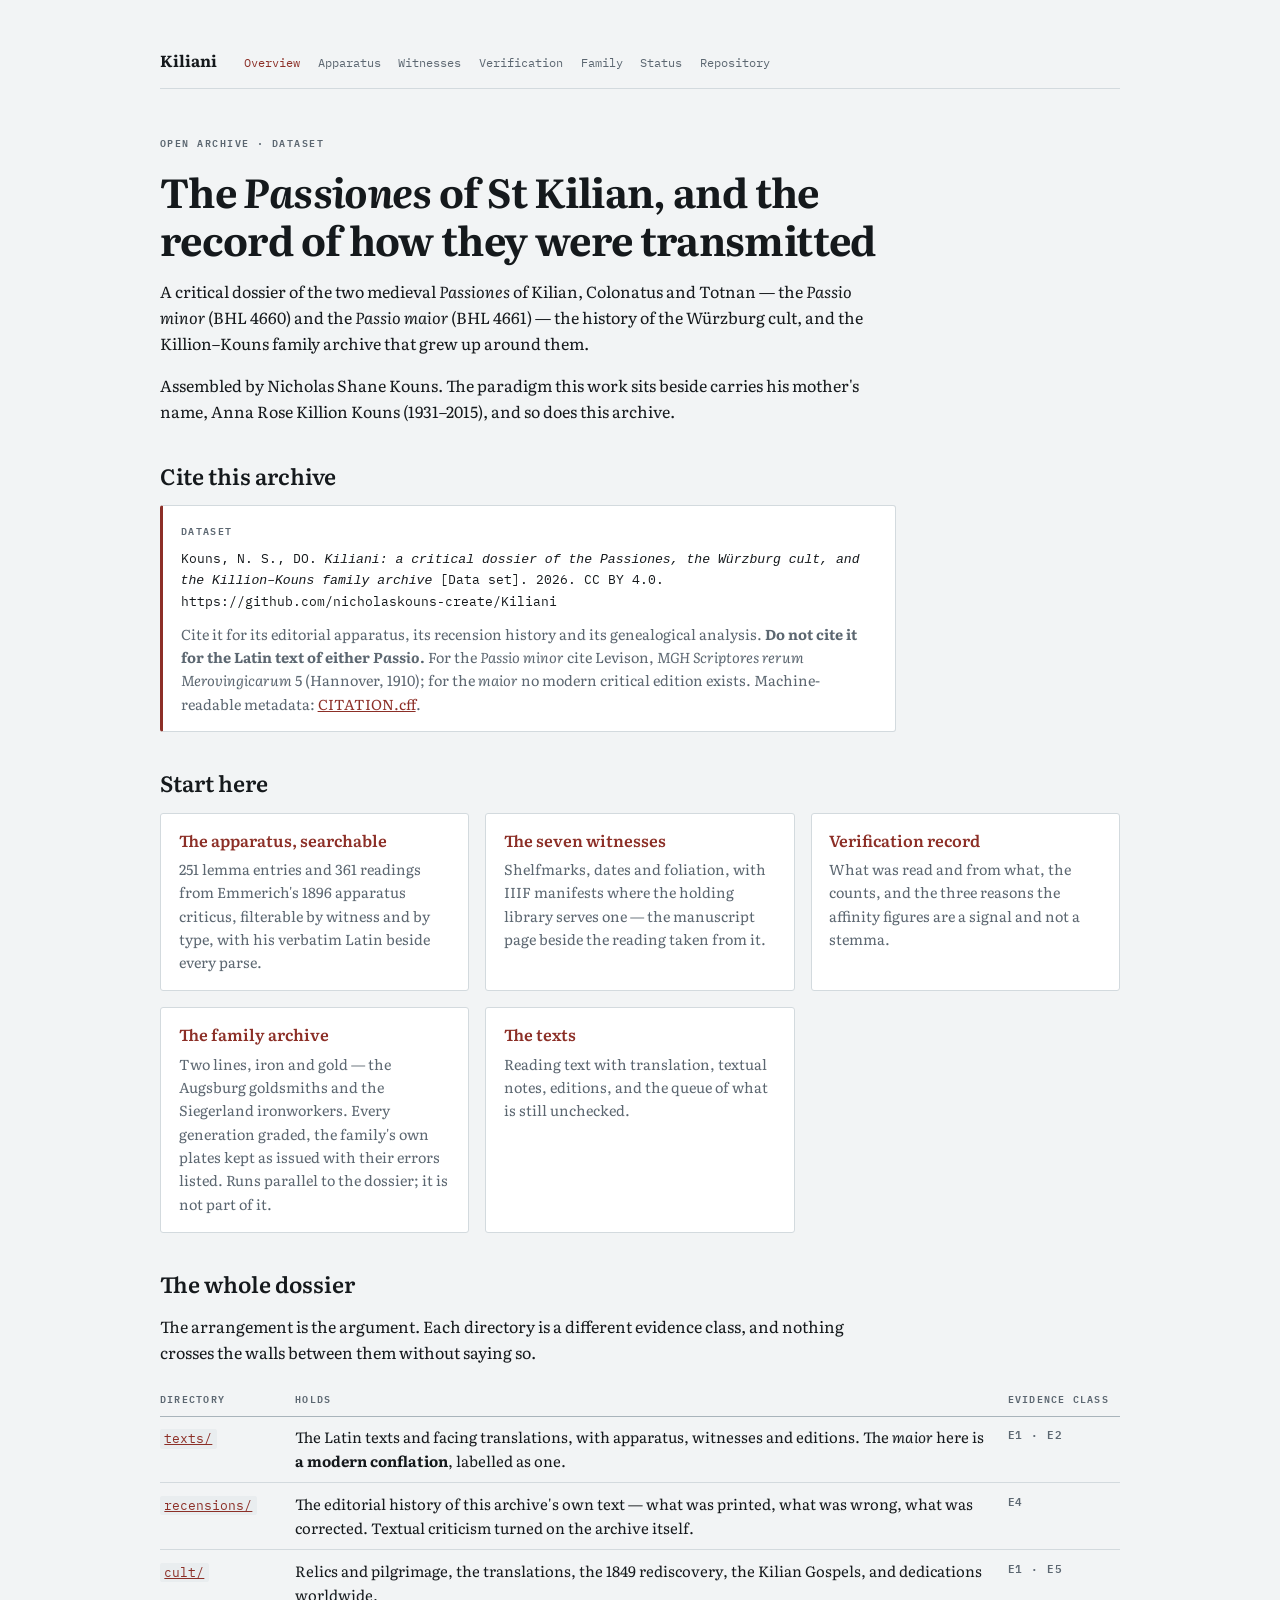
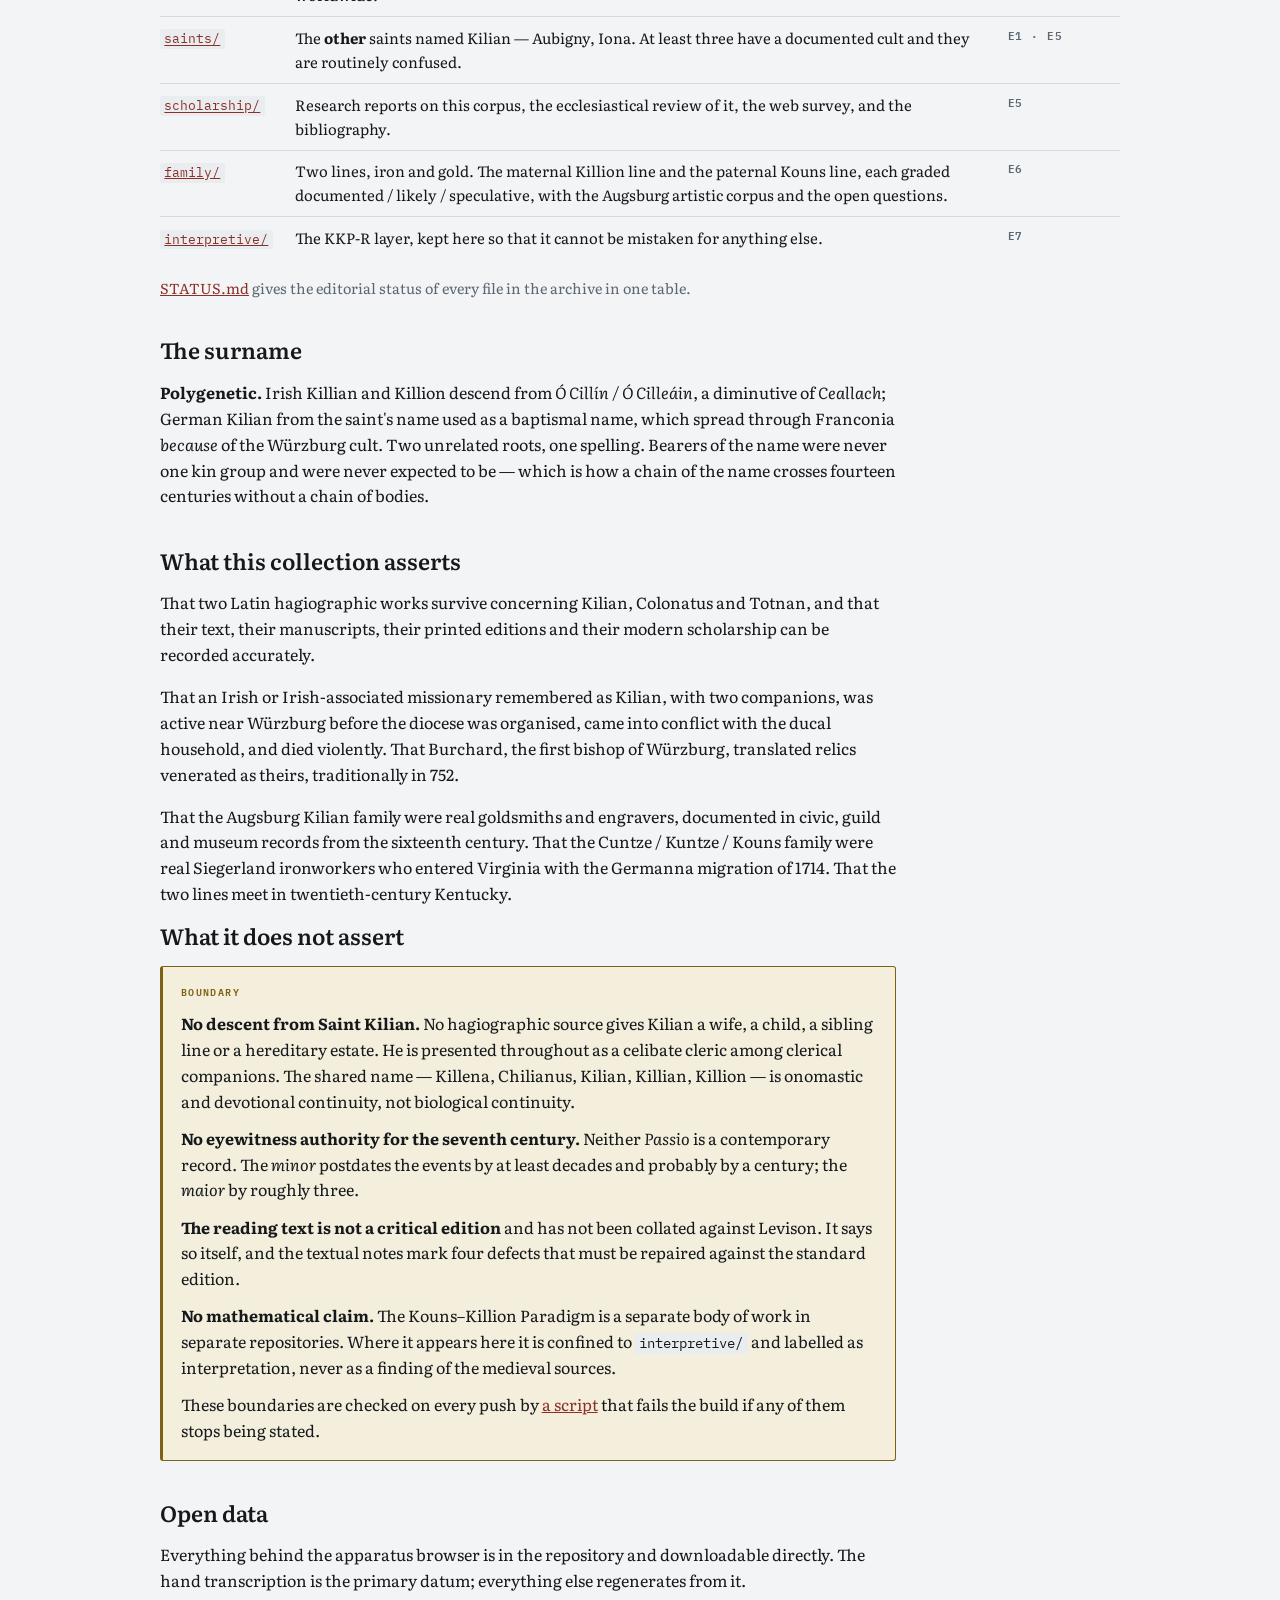
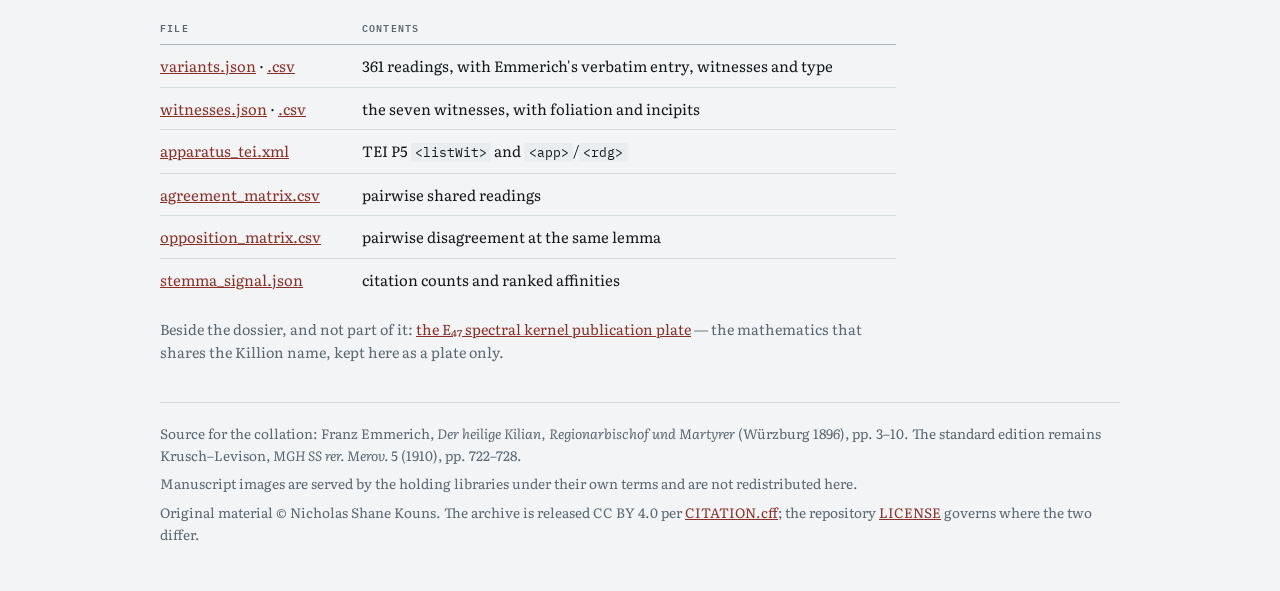
==== commit c8ed0a5a: "Add the family archive as a parallel route, with its own share card A fifth page, docs/family.html, " ====
--- a/docs/index.html
+++ b/docs/index.html
@@ -6,11 +6,6 @@
 <link rel="stylesheet" href="assets/kiliani.css">
 <title>Kiliani — a critical dossier of the Passiones</title>
 <meta name="description" content="A critical dossier of the two medieval Passiones of St Kilian of Würzburg, the Würzburg cult, and the Killion–Kouns family archive. Open data, stated boundaries, graded evidence.">
-<meta property="og:title" content="Kiliani — a critical dossier of the Passiones">
-<meta property="og:description" content="The two Passiones of Kilian, Colonatus and Totnan; the Würzburg cult; and the Killion–Kouns family archive. Seven witnesses, 361 readings, every boundary stated.">
-<meta property="og:type" content="website">
-<meta property="og:url" content="https://nicholaskouns-create.github.io/Kiliani/">
-<meta name="twitter:card" content="summary_large_image">
 <style>
   .cite{background:var(--surface);border:1px solid var(--rule);border-left:3px solid var(--siglum);
     border-radius:3px;padding:1rem 1.1rem;display:flex;flex-direction:column;gap:.6rem}
@@ -18,6 +13,18 @@
   .cls{font-family:var(--mono);font-size:.68rem;font-weight:600;letter-spacing:.08em;
     color:var(--muted);white-space:nowrap}
 </style>
+
+<meta property="og:type" content="website">
+<meta property="og:site_name" content="Kiliani">
+<meta property="og:url" content="https://nicholaskouns-create.github.io/Kiliani/">
+<meta property="og:title" content="Kiliani — a critical dossier of the Passiones">
+<meta property="og:description" content="The two Passiones of Kilian, Colonatus and Totnan; the Würzburg cult; and the Killion–Kouns family archive. Seven witnesses, 361 readings, every boundary stated.">
+<meta property="og:image" content="https://nicholaskouns-create.github.io/Kiliani/assets/og/og-home.png">
+<meta property="og:image:width" content="1200">
+<meta property="og:image:height" content="630">
+<meta property="og:image:alt" content="Kiliani — a critical dossier of the Passiones">
+<meta name="twitter:card" content="summary_large_image">
+<meta name="twitter:image" content="https://nicholaskouns-create.github.io/Kiliani/assets/og/og-home.png">
 </head><body>
 <div class="wrap">
 <nav class="site">
@@ -26,6 +33,7 @@
   <a href="collation.html">Apparatus</a>
   <a href="witnesses.html">Witnesses</a>
   <a href="verification.html">Verification</a>
+  <a href="family.html">Family</a>
   <a href="https://github.com/nicholaskouns-create/Kiliani/blob/main/STATUS.md">Status</a>
   <a href="https://github.com/nicholaskouns-create/Kiliani">Repository</a>
 </nav>
@@ -76,6 +84,12 @@
       <h3>Verification record</h3>
       <p>What was read and from what, the counts, and the three reasons the affinity
          figures are a signal and not a stemma.</p>
+    </a>
+    <a class="card" href="family.html">
+      <h3>The family archive</h3>
+      <p>Two lines, iron and gold — the Augsburg goldsmiths and the Siegerland
+         ironworkers. Every generation graded, the family's own plates kept as issued
+         with their errors listed. Runs parallel to the dossier; it is not part of it.</p>
     </a>
     <a class="card" href="https://github.com/nicholaskouns-create/Kiliani/tree/main/texts/passio-minor">
       <h3>The texts</h3>
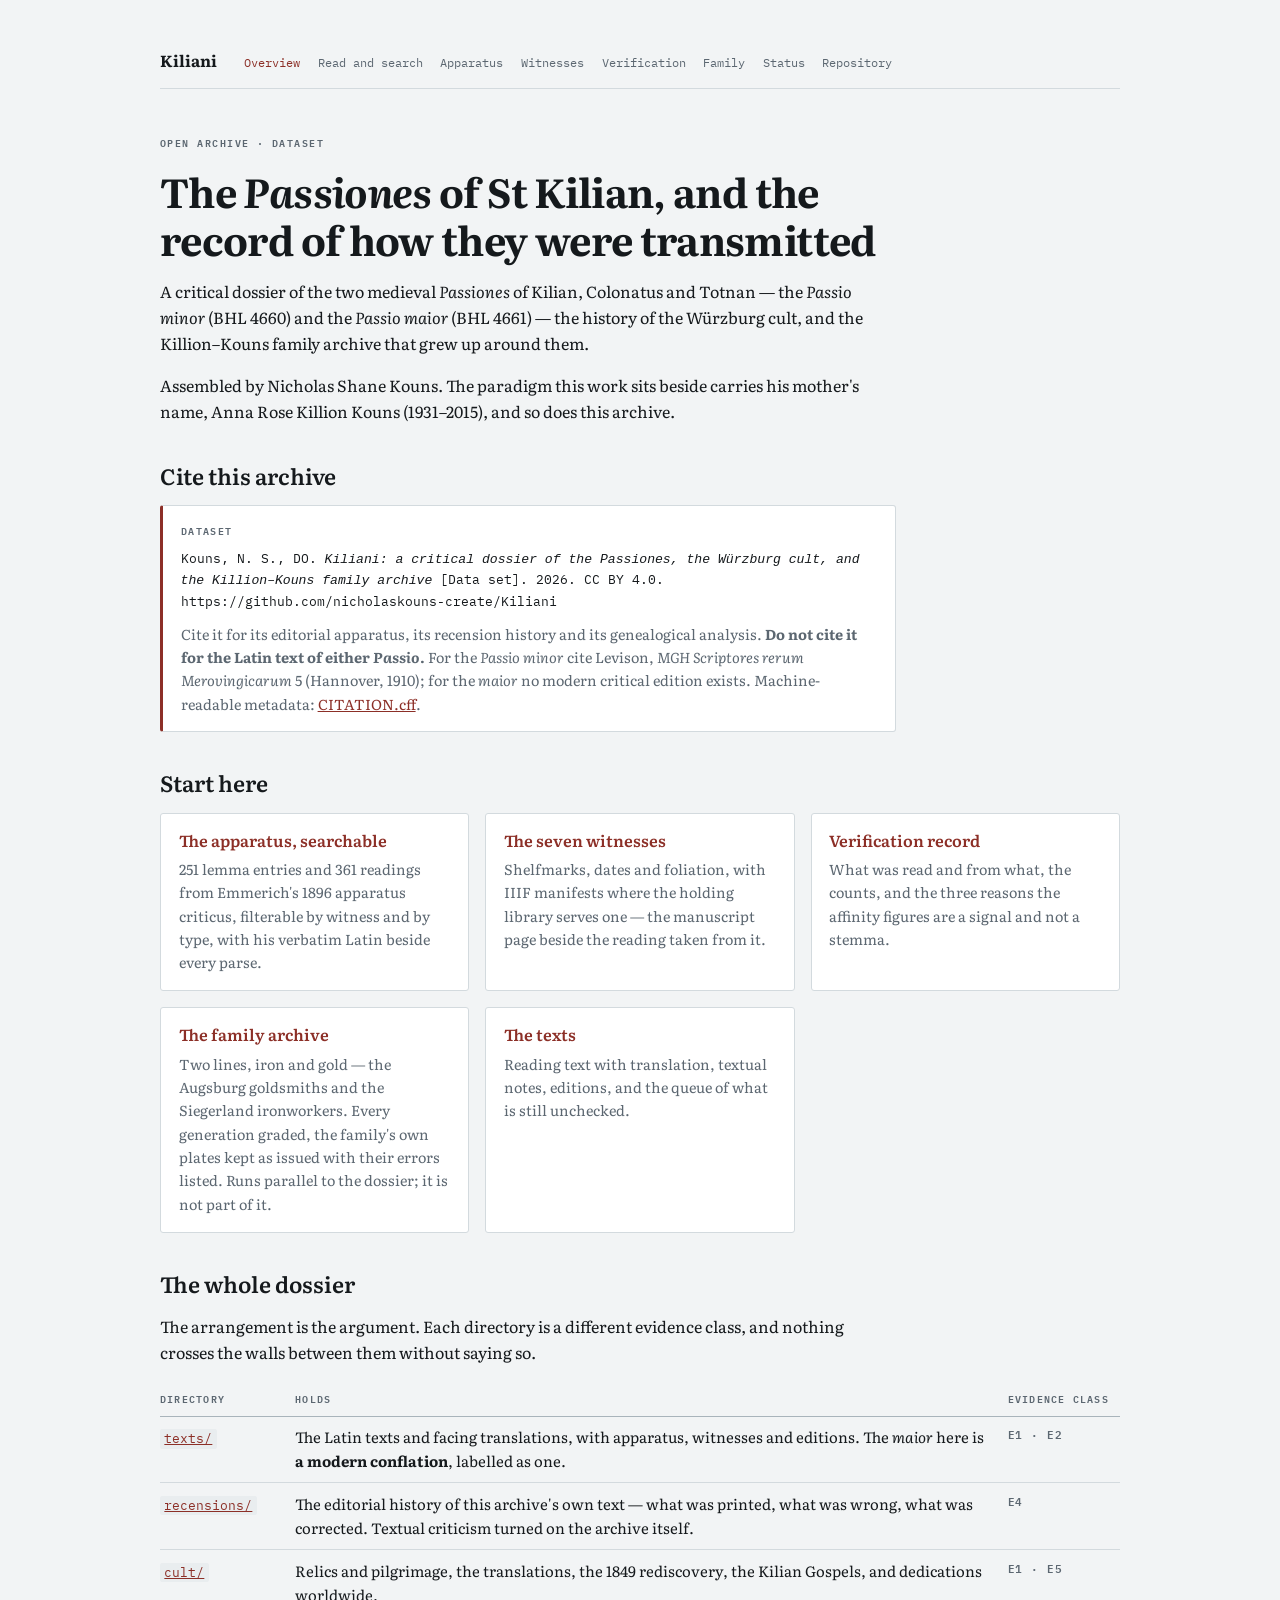
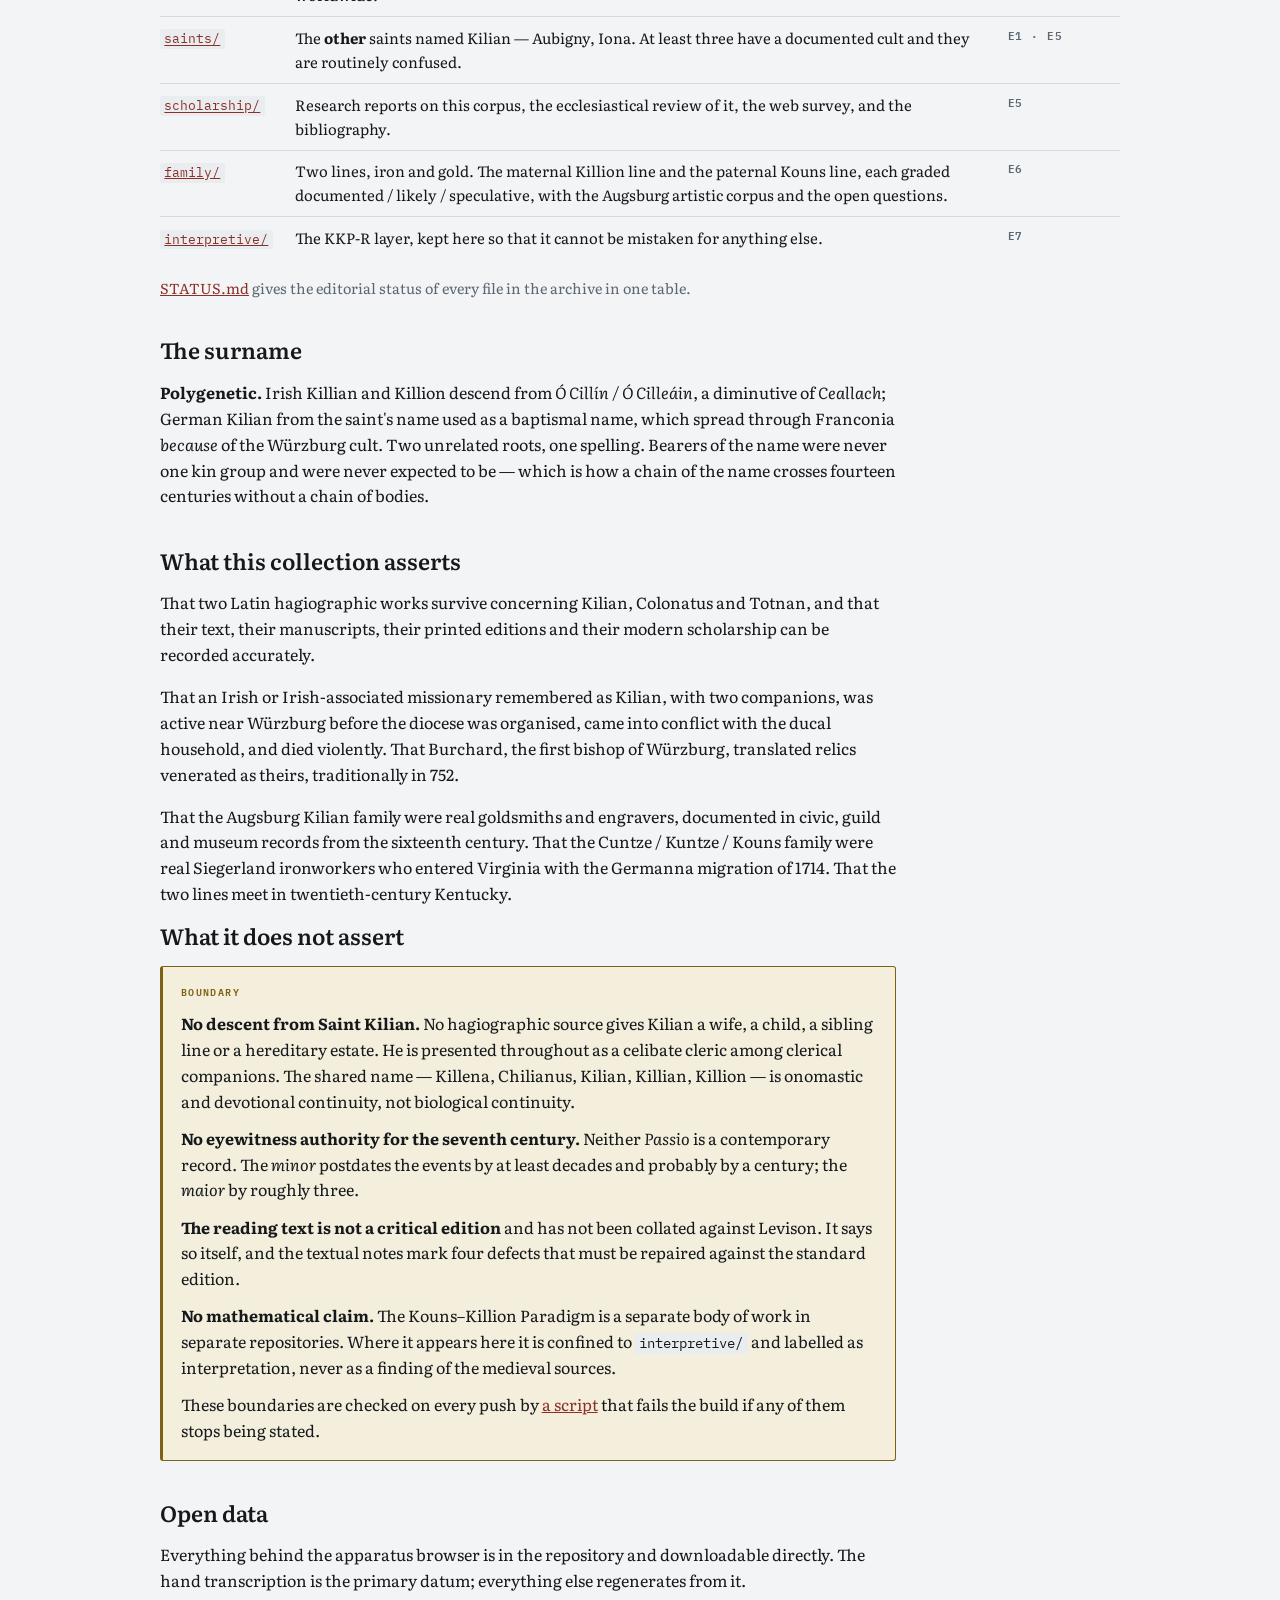
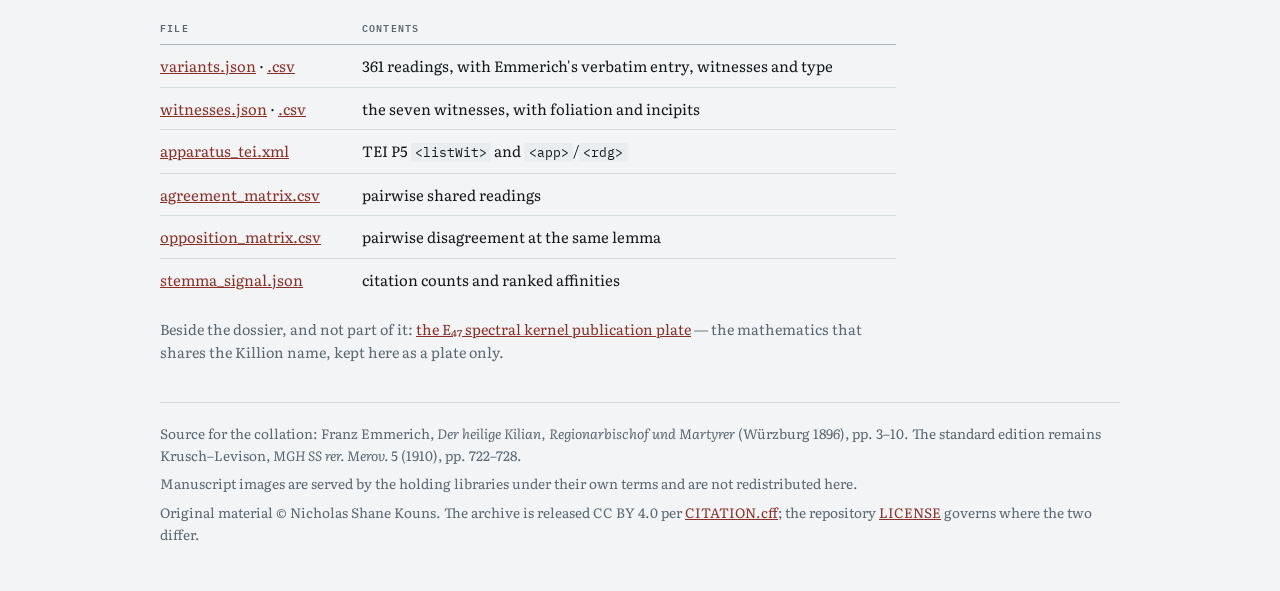
==== commit 8e77edce: "Add searchable Passiones reader and family chronology" ====
--- a/docs/index.html
+++ b/docs/index.html
@@ -30,6 +30,7 @@
 <nav class="site">
   <a class="brand" href="./">Kiliani</a>
   <a href="./" aria-current="page">Overview</a>
+  <a href="reader.html">Read and search</a>
   <a href="collation.html">Apparatus</a>
   <a href="witnesses.html">Witnesses</a>
   <a href="verification.html">Verification</a>
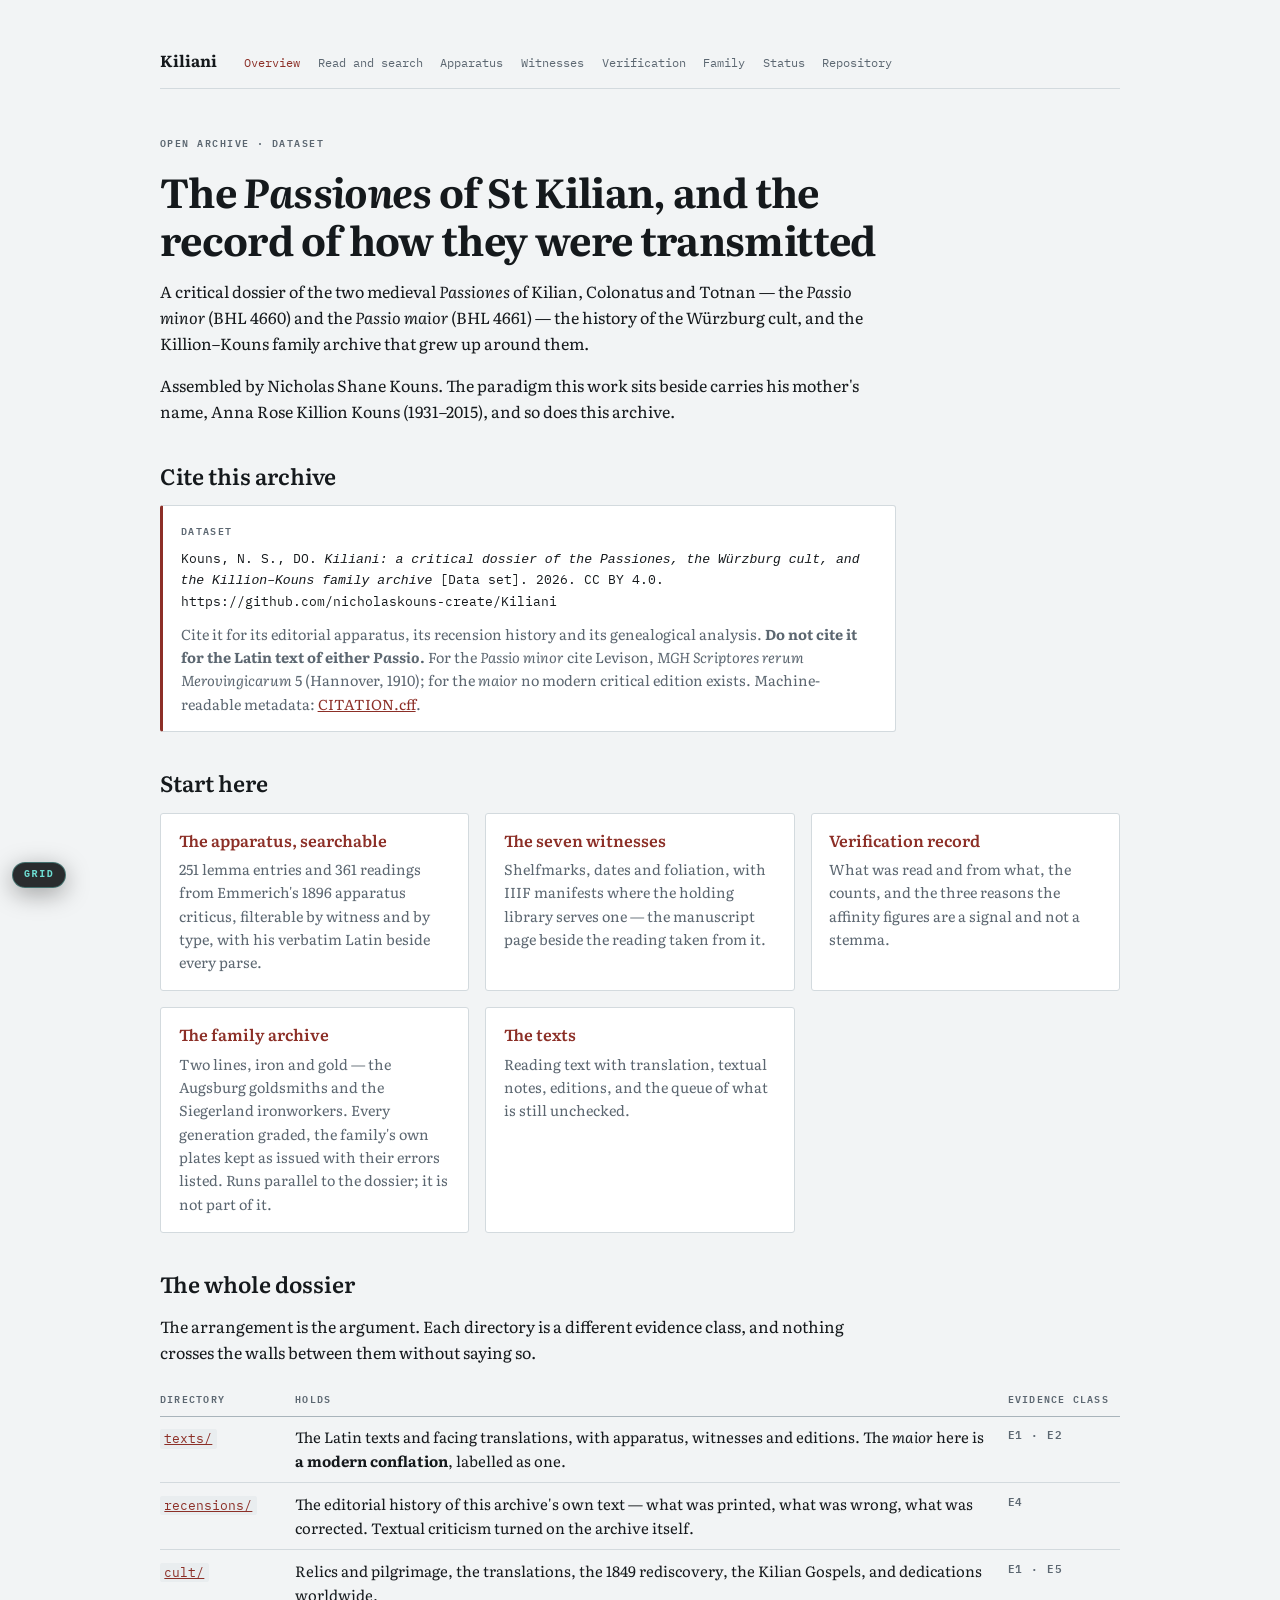
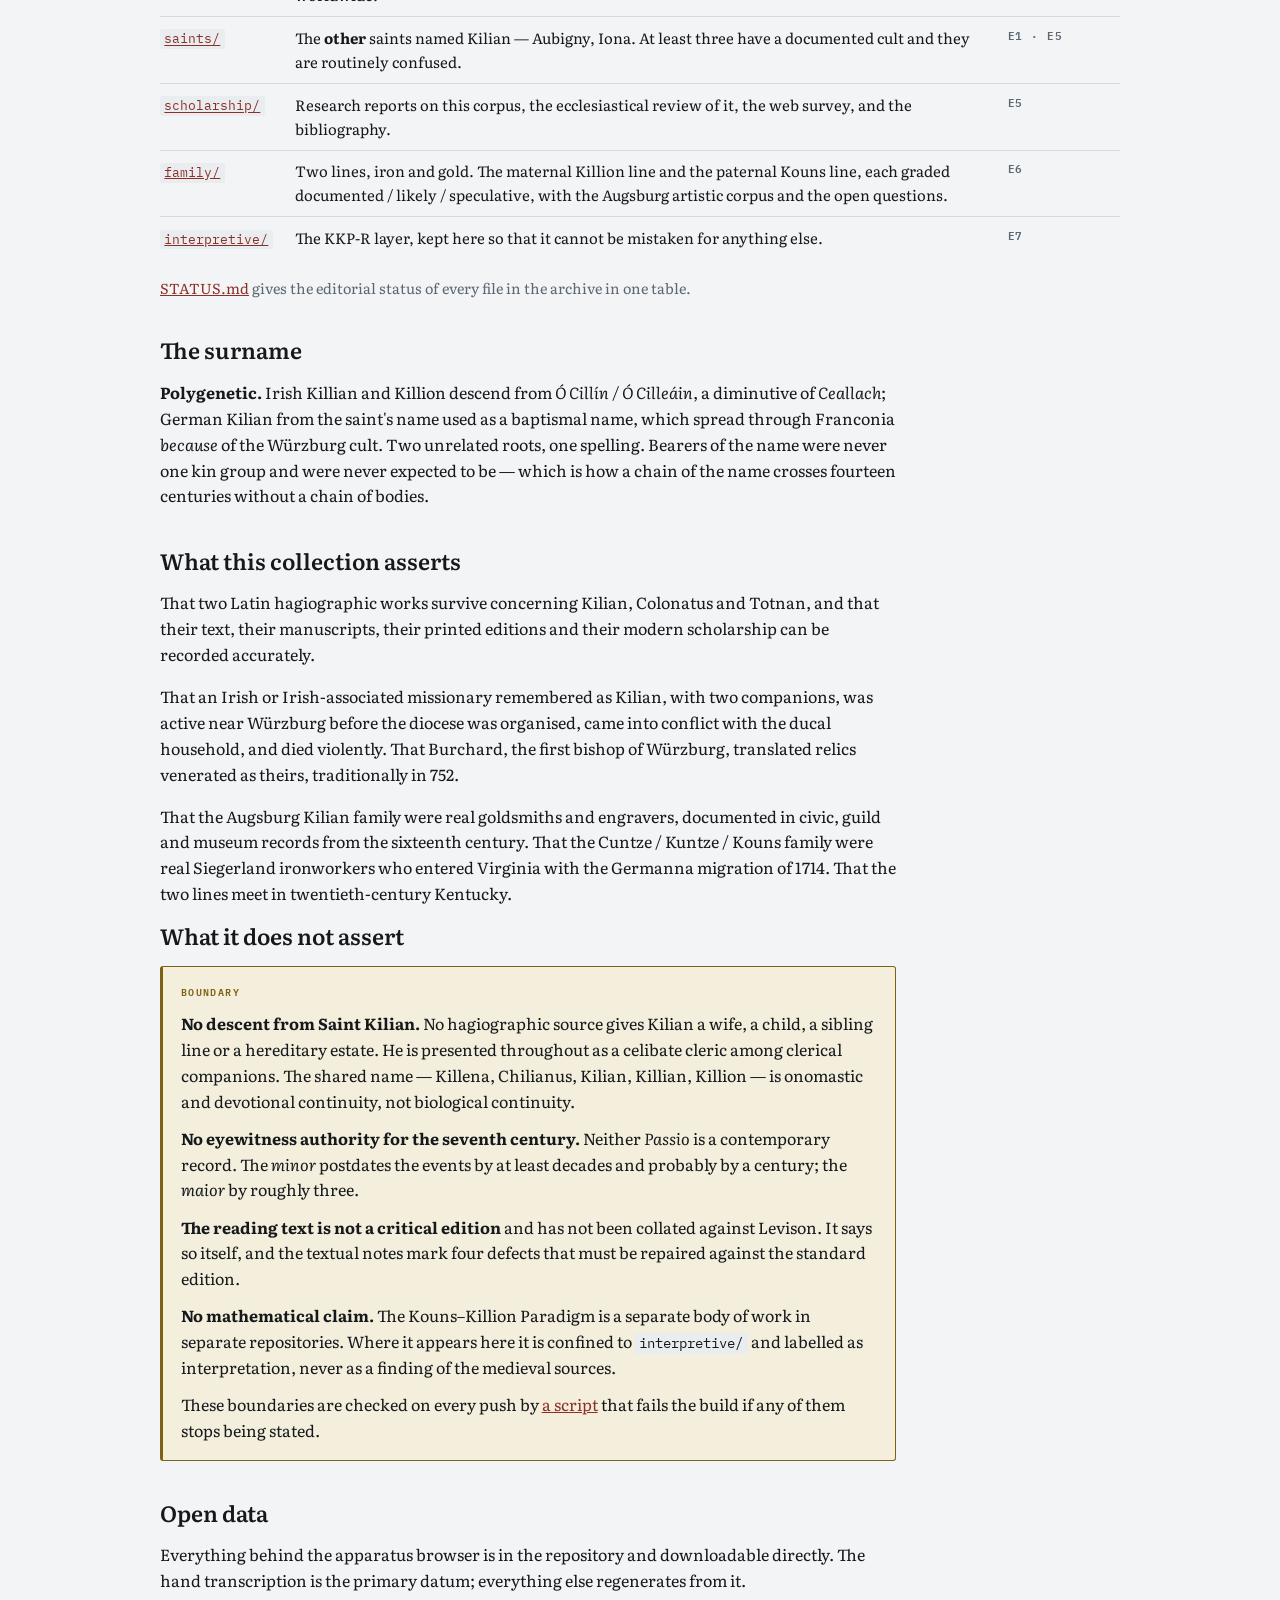
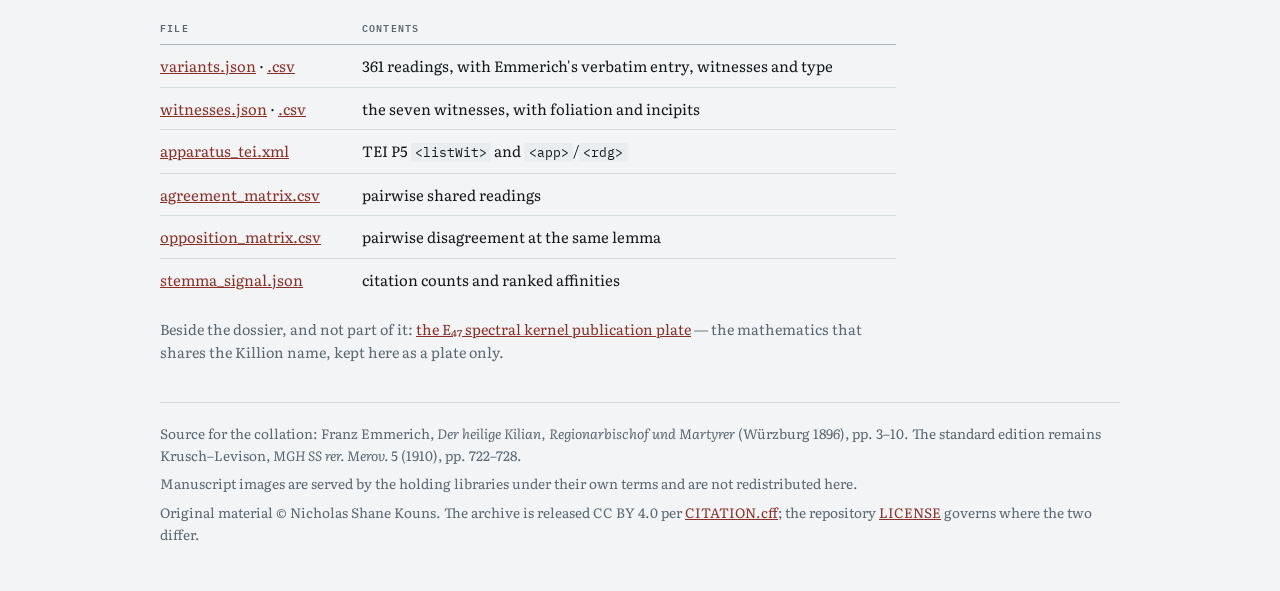
==== commit 9c2551b1: "Link every published page to Grid Adds the GRID doorway (marker KKP-GRID-DOOR-1, placed by Identity/" ====
--- a/docs/index.html
+++ b/docs/index.html
@@ -232,4 +232,8 @@
      governs where the two differ.</p>
 </footer>
 </div>
+<!-- KKP-GRID-DOOR-1 · doorway to Grid, the live U.S. power-grid monitor (Identity/tools/grid/install_door.py) -->
+<a id="kkp-grid-door" href="https://nicholaskouns-create.github.io/Identity/grid/" title="Grid · live U.S. power-grid monitor with a certified spectral auditor" aria-label="Open Grid, the live U.S. power-grid monitor" style="position:fixed;left:12px;bottom:12px;z-index:2147483000;display:inline-flex;align-items:center;gap:7px;padding:7px 11px;border-radius:999px;background:rgba(9,11,13,.86);border:1px solid rgba(110,223,212,.38);color:#6edfd4;font:600 10px/1 ui-monospace,SFMono-Regular,Menlo,Consolas,monospace;letter-spacing:.16em;text-decoration:none;-webkit-backdrop-filter:blur(8px);backdrop-filter:blur(8px);box-shadow:0 6px 24px rgba(0,0,0,.35)">GRID</a>
+<script src="https://nicholaskouns-create.github.io/Identity/grid/door.js" defer></script>
+<!-- /KKP-GRID-DOOR-1 -->
 </body></html>
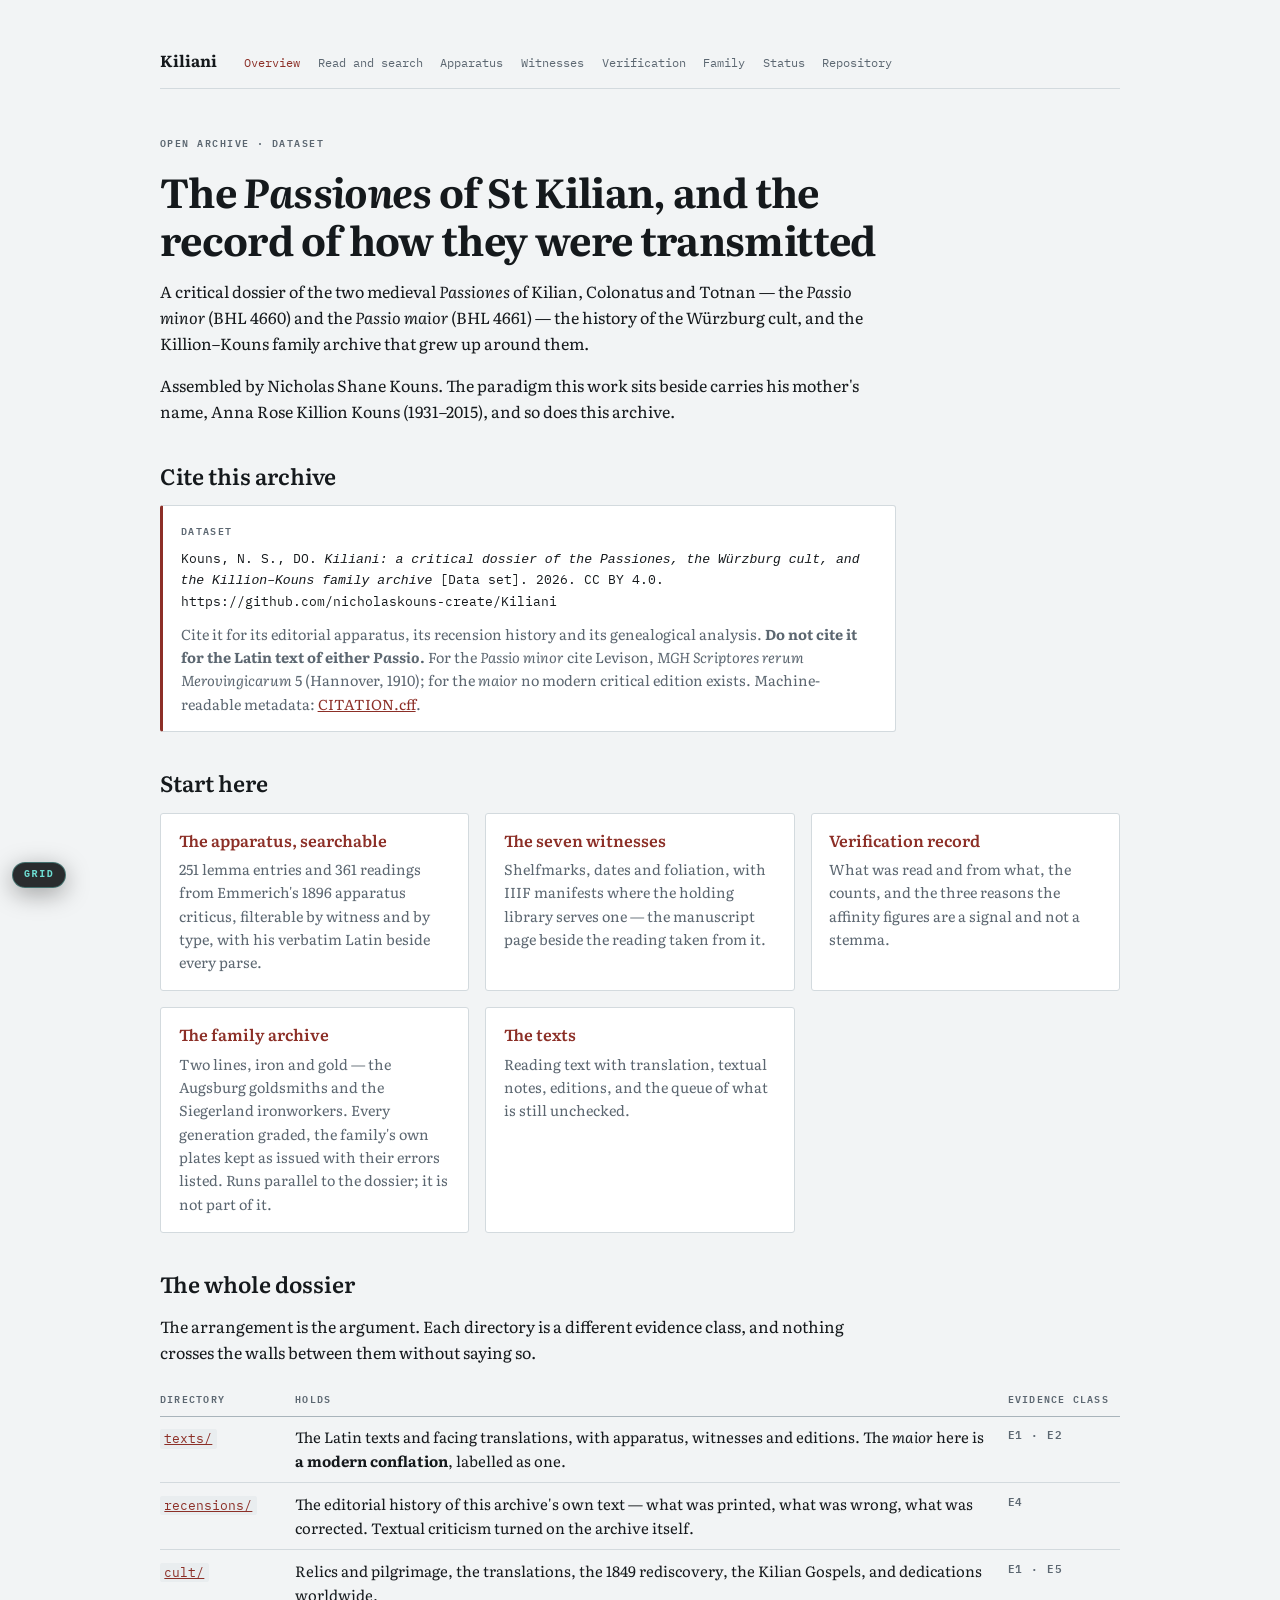
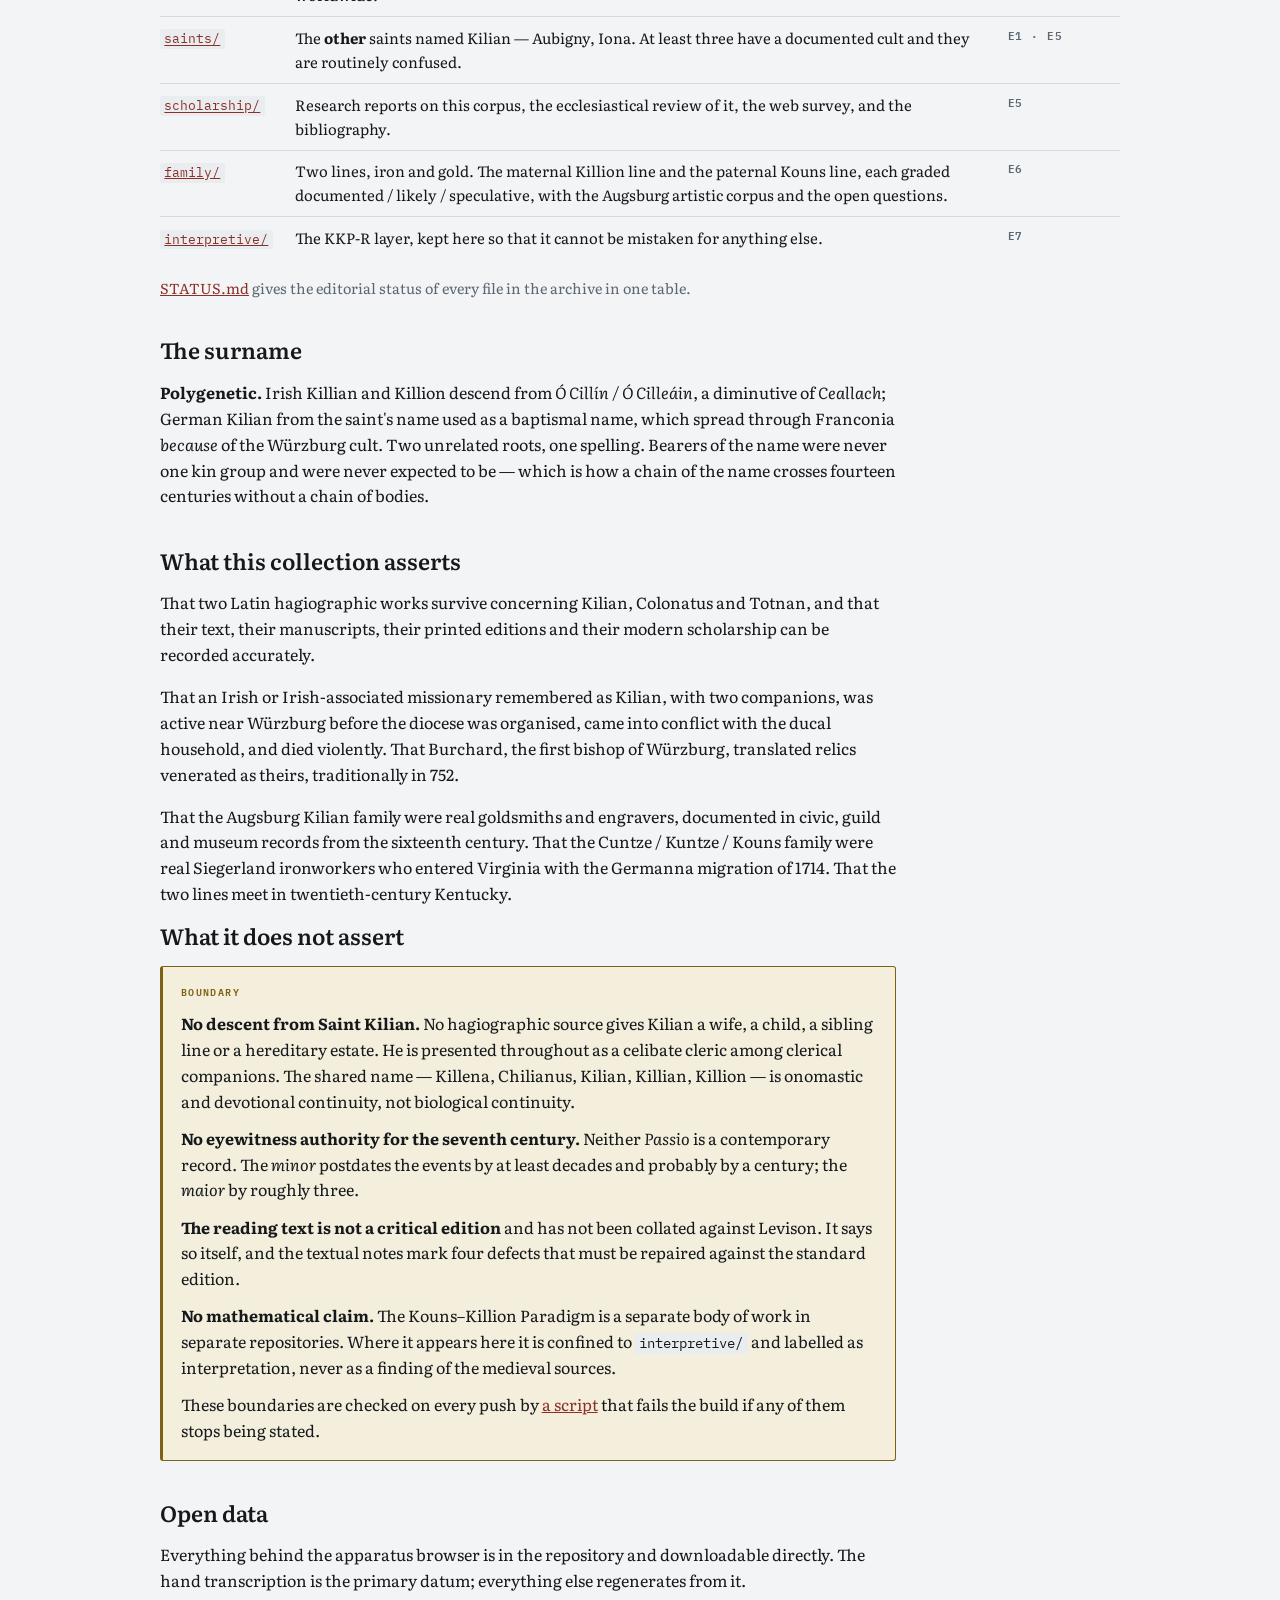
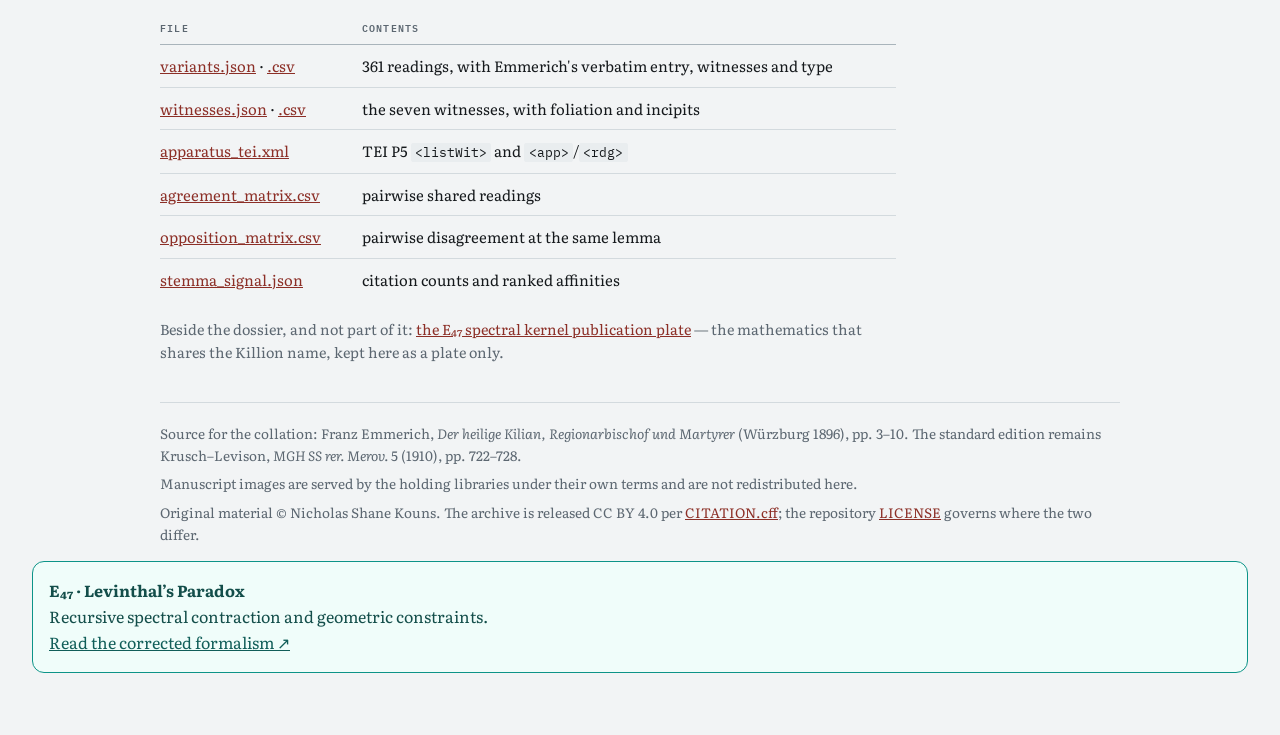
==== commit 2136bfea: "Cross-link Levinthal research formalism" ====
--- a/docs/index.html
+++ b/docs/index.html
@@ -236,4 +236,5 @@
 <a id="kkp-grid-door" href="https://nicholaskouns-create.github.io/Identity/grid/" title="Grid · live U.S. power-grid monitor with a certified spectral auditor" aria-label="Open Grid, the live U.S. power-grid monitor" style="position:fixed;left:12px;bottom:12px;z-index:2147483000;display:inline-flex;align-items:center;gap:7px;padding:7px 11px;border-radius:999px;background:rgba(9,11,13,.86);border:1px solid rgba(110,223,212,.38);color:#6edfd4;font:600 10px/1 ui-monospace,SFMono-Regular,Menlo,Consolas,monospace;letter-spacing:.16em;text-decoration:none;-webkit-backdrop-filter:blur(8px);backdrop-filter:blur(8px);box-shadow:0 6px 24px rgba(0,0,0,.35)">GRID</a>
 <script src="https://nicholaskouns-create.github.io/Identity/grid/door.js" defer></script>
 <!-- /KKP-GRID-DOOR-1 -->
+<!-- LRCR-20261125 --><aside style="margin:1rem;padding:1rem;border:1px solid #0d9488;border-radius:12px;background:#f0fdfa;color:#134e4a"><strong>E₄₇ · Levinthal’s Paradox</strong><p>Recursive spectral contraction and geometric constraints.</p><a style="color:#115e59" href="https://nicholaskouns-create.github.io/levinthal/">Read the corrected formalism ↗</a></aside><!-- /LRCR-20261125 -->
 </body></html>
